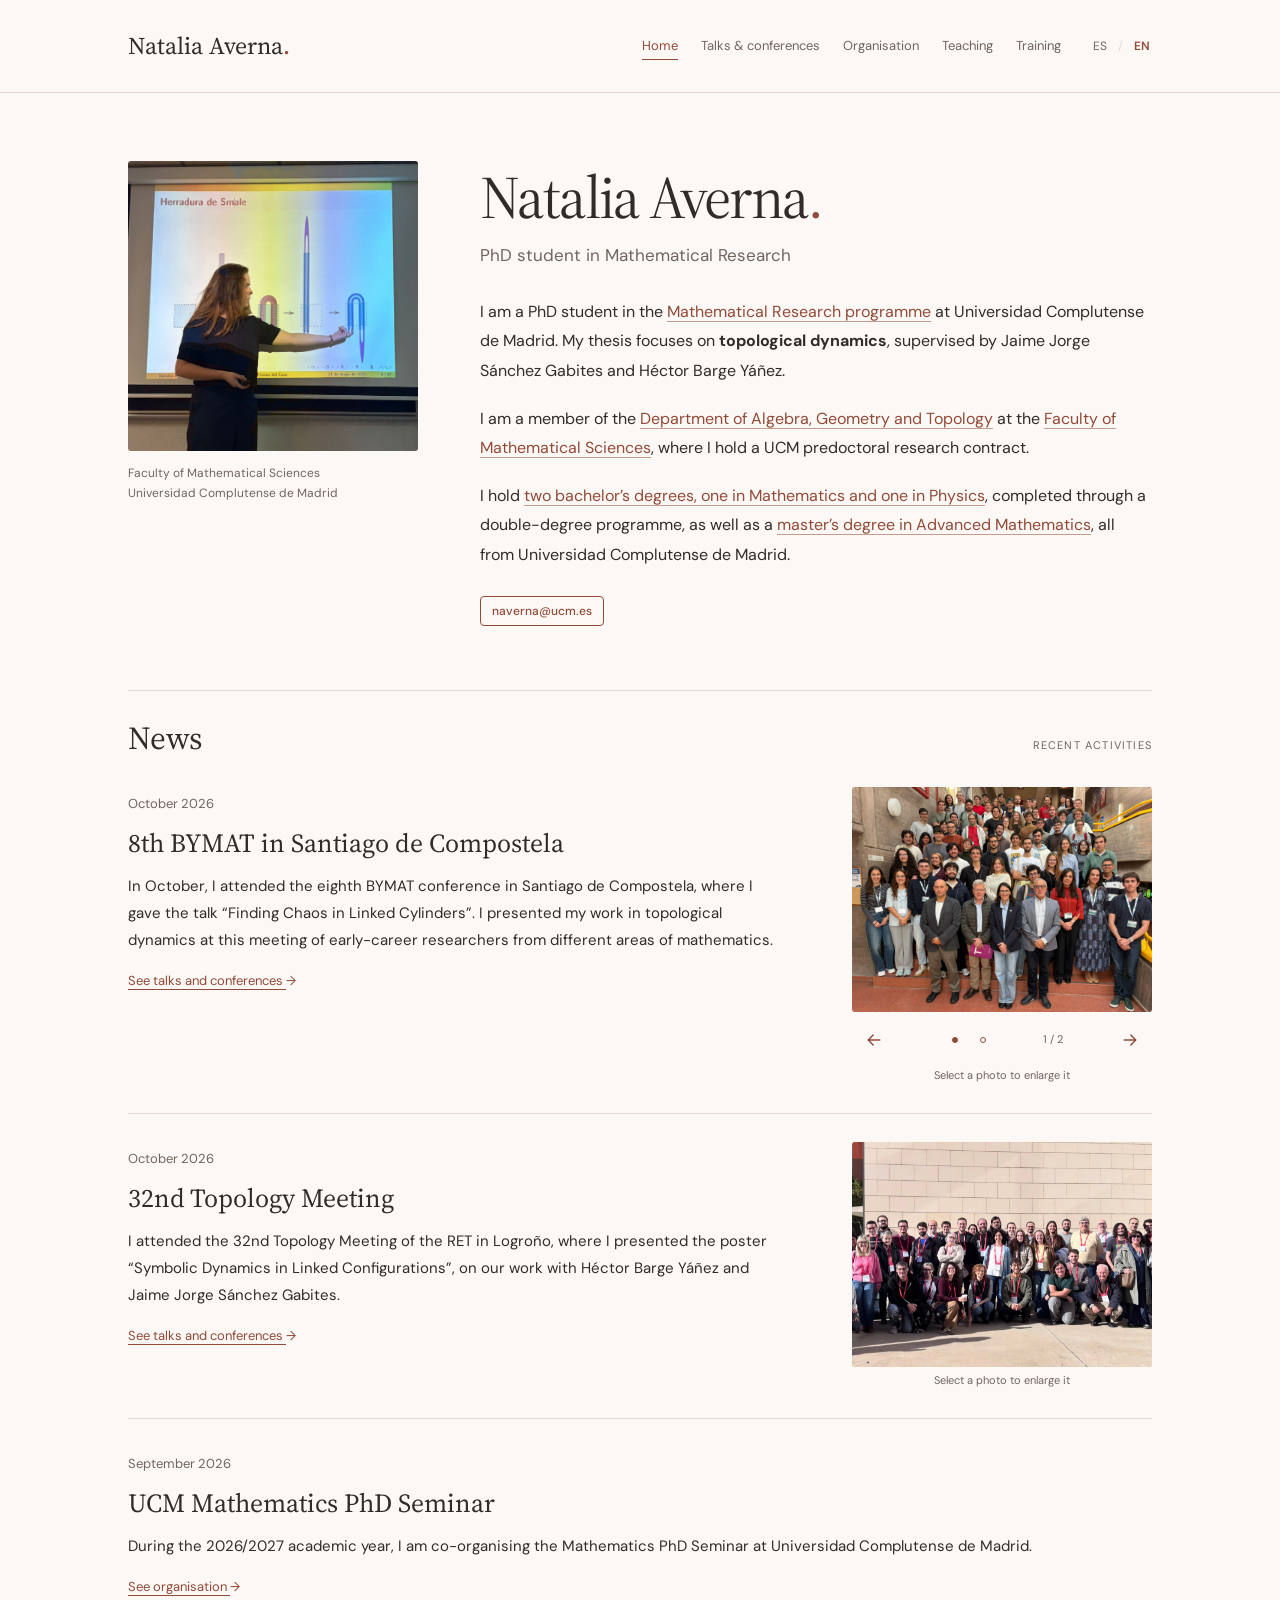
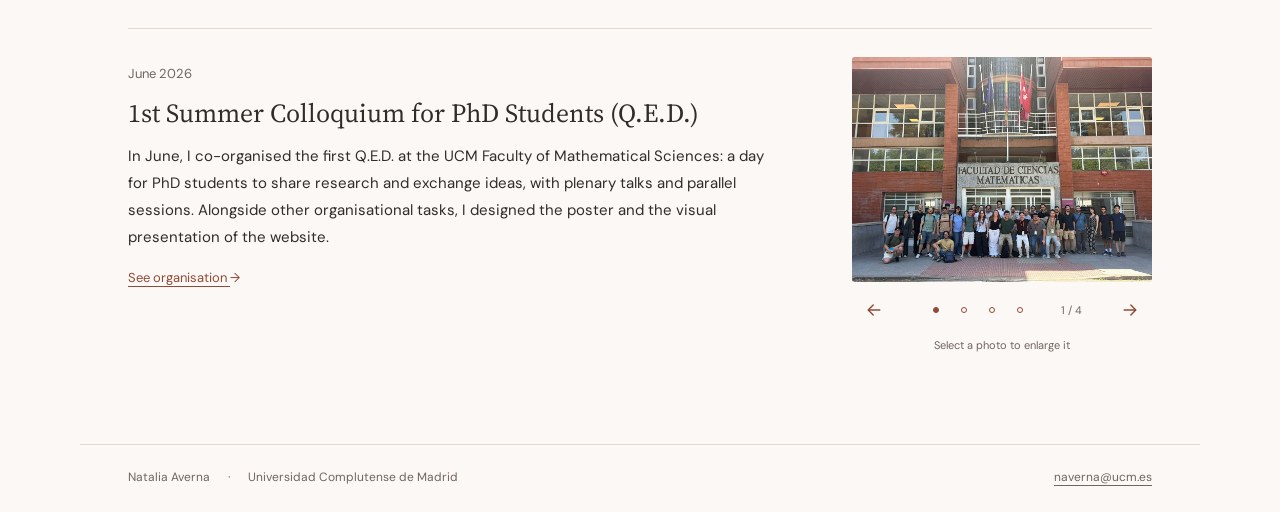
==== en/index.html @ aed483ee "Publicar web" ====
<!doctype html>
<html lang="en"><head><meta charset="utf-8"><meta name="viewport" content="width=device-width,initial-scale=1"><title>Natalia Averna · Topological dynamics</title><meta name="description" content="Natalia Averna, PhD student in Mathematical Research at Universidad Complutense de Madrid. Topological dynamics, teaching and academic activities."><meta name="theme-color" content="#fcf8f5"><link rel="canonical" href="https://nataliaaverna.github.io/en/"><link rel="alternate" hreflang="es" href="https://nataliaaverna.github.io/es/"><link rel="alternate" hreflang="en" href="https://nataliaaverna.github.io/en/"><link rel="alternate" hreflang="x-default" href="https://nataliaaverna.github.io/es/"><link rel="stylesheet" href="../assets/style.css"></head>
<body><a class="skip" href="#main">Skip to content</a><header class="site-header"><div class="wrap header-inner"><a class="brand" href="../en/index.html">Natalia Averna<span aria-hidden="true" style="color:var(--accent)">.</span></a><div class="header-links"><nav class="main-nav" aria-label="Main navigation"><a href="../en/index.html" aria-current="page">Home</a><a href="../en/talks-conferences/index.html">Talks & conferences</a><a href="../en/organisation/index.html">Organisation</a><a href="../en/teaching/index.html">Teaching</a><a href="../en/training/index.html">Training</a></nav><nav class="language" aria-label="Language"><a href="../es/index.html" lang="es" hreflang="es" aria-label="Español">ES</a><span aria-hidden="true">/</span><a href="../en/index.html" lang="en" hreflang="en" aria-label="English" aria-current="true">EN</a></nav></div></div></header>
<main class="wrap" id="main"><section class="hero" aria-labelledby="name">
      <figure class="portrait"><img src="../assets/natalia-averna.jpg" width="1345" height="1345" alt="Natalia Averna giving a talk on dynamics." fetchpriority="high"><figcaption>Faculty of Mathematical Sciences<br>Universidad Complutense de Madrid</figcaption></figure>
      <div class="hero-copy"><h1 id="name">Natalia Averna<span aria-hidden="true" style="color:var(--accent)">.</span></h1><p class="role">PhD student in Mathematical Research</p><div class="bio"><p>I am a PhD student in the <a href="https://www.ucm.es/doctorado/doctorado_inv_mat">Mathematical Research programme</a> at Universidad Complutense de Madrid. My thesis focuses on <strong>topological dynamics</strong>, supervised by Jaime Jorge Sánchez Gabites and Héctor Barge Yáñez.</p>
        <p>I am a member of the <a href="https://www.ucm.es/algebra_geometria_topologia">Department of Algebra, Geometry and Topology</a> at the <a href="https://matematicas.ucm.es/">Faculty of Mathematical Sciences</a>, where I hold a UCM predoctoral research contract.</p><p>I hold <a href="https://matematicas.ucm.es/dobles-grados" target="_blank" rel="noopener noreferrer">two bachelor’s degrees, one in Mathematics and one in Physics</a>, completed through a double-degree programme, as well as a <a href="https://matematicas.ucm.es/estudios/master-matematicasavanzadas" target="_blank" rel="noopener noreferrer">master’s degree in Advanced Mathematics</a>, all from Universidad Complutense de Madrid.</p></div><p class="contact"><a class="resource-button" href="mailto:naverna@ucm.es">naverna@ucm.es</a></p></div>
    </section>
    <section class="news" aria-labelledby="news-title"><div class="section-head"><h2 id="news-title">News</h2><span class="section-index">Recent activities</span></div><article class="news-story has-gallery"><div class="news-copy"><time class="date" datetime="2026-10">October 2026</time><h3>8th BYMAT in Santiago de Compostela</h3><p>In October, I attended the eighth BYMAT conference in Santiago de Compostela, where I gave the talk “Finding Chaos in Linked Cylinders”. I presented my work in topological dynamics at this meeting of early-career researchers from different areas of mathematics.</p><a class="text-link" href="../en/talks-conferences/index.html">See talks and conferences <span aria-hidden="true">→</span></a></div><div class="news-gallery" role="group" aria-label="8th BYMAT in Santiago de Compostela"><div class="gallery-frame"><a class="gallery-slide" href="../assets/news/bymat-grupo.jpeg" target="_blank" rel="noopener noreferrer" aria-label="Enlarge photo 1: Group photograph of participants at the 8th BYMAT."><img src="../assets/news/bymat-grupo.jpeg" width="1600" height="1200" alt="Group photograph of participants at the 8th BYMAT." loading="lazy" decoding="async"></a><a class="gallery-slide" href="../assets/news/bymat-santiago.jpeg" target="_blank" rel="noopener noreferrer" aria-label="Enlarge photo 2: BYMAT participants by the cathedral in Santiago de Compostela." hidden><img src="../assets/news/bymat-santiago.jpeg" width="1200" height="1600" alt="BYMAT participants by the cathedral in Santiago de Compostela." loading="lazy" decoding="async"></a></div><div class="gallery-controls" hidden><button type="button" class="gallery-arrow" data-photo-prev aria-label="Previous photo"><svg viewBox="0 0 24 24" width="20" height="20" aria-hidden="true" focusable="false"><path d="M19 12H5m6-6-6 6 6 6" fill="none" stroke="currentColor" stroke-width="1.7" stroke-linecap="round" stroke-linejoin="round"/></svg></button><div class="gallery-dots"><button type="button" class="gallery-dot" data-photo-index="0" aria-label="Show photo 1" aria-pressed="true"><span></span></button><button type="button" class="gallery-dot" data-photo-index="1" aria-label="Show photo 2" aria-pressed="false"><span></span></button></div><span class="gallery-count" aria-live="polite" aria-atomic="true">1 / 2</span><button type="button" class="gallery-arrow" data-photo-next aria-label="Next photo"><svg viewBox="0 0 24 24" width="20" height="20" aria-hidden="true" focusable="false"><path d="M19 12H5m6-6-6 6 6 6" fill="none" stroke="currentColor" stroke-width="1.7" stroke-linecap="round" stroke-linejoin="round"/></svg></button></div><p class="gallery-hint">Select a photo to enlarge it</p></div></article><article class="news-story has-gallery"><div class="news-copy"><time class="date" datetime="2026-10">October 2026</time><h3>32nd Topology Meeting</h3><p>I attended the 32nd Topology Meeting of the RET in Logroño, where I presented the poster “Symbolic Dynamics in Linked Configurations”, on our work with Héctor Barge Yáñez and Jaime Jorge Sánchez Gabites.</p><a class="text-link" href="../en/talks-conferences/index.html">See talks and conferences <span aria-hidden="true">→</span></a></div><div class="news-gallery gallery-fill" role="group" aria-label="32nd Topology Meeting"><div class="gallery-frame"><a class="gallery-slide" href="../assets/news/ret-grupo.jpg" target="_blank" rel="noopener noreferrer" aria-label="Enlarge photo 1: Group photograph from the 32nd Topology Meeting of the RET."><img src="../assets/news/ret-grupo.jpg" width="1015" height="1001" alt="Group photograph from the 32nd Topology Meeting of the RET." loading="lazy" decoding="async"></a></div><div class="gallery-controls" hidden><button type="button" class="gallery-arrow" data-photo-prev aria-label="Previous photo"><svg viewBox="0 0 24 24" width="20" height="20" aria-hidden="true" focusable="false"><path d="M19 12H5m6-6-6 6 6 6" fill="none" stroke="currentColor" stroke-width="1.7" stroke-linecap="round" stroke-linejoin="round"/></svg></button><div class="gallery-dots"><button type="button" class="gallery-dot" data-photo-index="0" aria-label="Show photo 1" aria-pressed="true"><span></span></button></div><span class="gallery-count" aria-live="polite" aria-atomic="true">1 / 1</span><button type="button" class="gallery-arrow" data-photo-next aria-label="Next photo"><svg viewBox="0 0 24 24" width="20" height="20" aria-hidden="true" focusable="false"><path d="M19 12H5m6-6-6 6 6 6" fill="none" stroke="currentColor" stroke-width="1.7" stroke-linecap="round" stroke-linejoin="round"/></svg></button></div><p class="gallery-hint">Select a photo to enlarge it</p></div></article><article class="news-story"><div class="news-copy"><time class="date" datetime="2026-09">September 2026</time><h3>UCM Mathematics PhD Seminar</h3><p>During the 2026/2027 academic year, I am co-organising the Mathematics PhD Seminar at Universidad Complutense de Madrid.</p><a class="text-link" href="../en/organisation/index.html">See organisation <span aria-hidden="true">→</span></a></div></article><article class="news-story has-gallery"><div class="news-copy"><time class="date" datetime="2026-06">June 2026</time><h3>1st Summer Colloquium for PhD Students (Q.E.D.)</h3><p>In June, I co-organised the first Q.E.D. at the UCM Faculty of Mathematical Sciences: a day for PhD students to share research and exchange ideas, with plenary talks and parallel sessions. Alongside other organisational tasks, I designed the poster and the visual presentation of the website.</p><a class="text-link" href="../en/organisation/index.html">See organisation <span aria-hidden="true">→</span></a></div><div class="news-gallery" role="group" aria-label="1st Summer Colloquium for PhD Students (Q.E.D.)"><div class="gallery-frame"><a class="gallery-slide" href="../assets/news/qed-grupo.jpg" target="_blank" rel="noopener noreferrer" aria-label="Enlarge photo 1: Group photograph from the first Q.E.D. outside the Faculty of Mathematical Sciences."><img src="../assets/news/qed-grupo.jpg" width="1169" height="877" alt="Group photograph from the first Q.E.D. outside the Faculty of Mathematical Sciences." loading="lazy" decoding="async"></a><a class="gallery-slide" href="../assets/news/qed-organizacion.jpg" target="_blank" rel="noopener noreferrer" aria-label="Enlarge photo 2: The organising team of the first Q.E.D." hidden><img src="../assets/news/qed-organizacion.jpg" width="658" height="877" alt="The organising team of the first Q.E.D." loading="lazy" decoding="async"></a><a class="gallery-slide" href="../assets/news/qed-charla-1.jpg" target="_blank" rel="noopener noreferrer" aria-label="Enlarge photo 3: A talk at the first Q.E.D., with the speaker working at the blackboard." hidden><img src="../assets/news/qed-charla-1.jpg" width="2048" height="1536" alt="A talk at the first Q.E.D., with the speaker working at the blackboard." loading="lazy" decoding="async"></a><a class="gallery-slide" href="../assets/news/qed-charla-2.jpg" target="_blank" rel="noopener noreferrer" aria-label="Enlarge photo 4: An exchange between the audience and a speaker during the first Q.E.D." hidden><img src="../assets/news/qed-charla-2.jpg" width="2048" height="1536" alt="An exchange between the audience and a speaker during the first Q.E.D." loading="lazy" decoding="async"></a></div><div class="gallery-controls" hidden><button type="button" class="gallery-arrow" data-photo-prev aria-label="Previous photo"><svg viewBox="0 0 24 24" width="20" height="20" aria-hidden="true" focusable="false"><path d="M19 12H5m6-6-6 6 6 6" fill="none" stroke="currentColor" stroke-width="1.7" stroke-linecap="round" stroke-linejoin="round"/></svg></button><div class="gallery-dots"><button type="button" class="gallery-dot" data-photo-index="0" aria-label="Show photo 1" aria-pressed="true"><span></span></button><button type="button" class="gallery-dot" data-photo-index="1" aria-label="Show photo 2" aria-pressed="false"><span></span></button><button type="button" class="gallery-dot" data-photo-index="2" aria-label="Show photo 3" aria-pressed="false"><span></span></button><button type="button" class="gallery-dot" data-photo-index="3" aria-label="Show photo 4" aria-pressed="false"><span></span></button></div><span class="gallery-count" aria-live="polite" aria-atomic="true">1 / 4</span><button type="button" class="gallery-arrow" data-photo-next aria-label="Next photo"><svg viewBox="0 0 24 24" width="20" height="20" aria-hidden="true" focusable="false"><path d="M19 12H5m6-6-6 6 6 6" fill="none" stroke="currentColor" stroke-width="1.7" stroke-linecap="round" stroke-linejoin="round"/></svg></button></div><p class="gallery-hint">Select a photo to enlarge it</p></div></article></section><dialog class="photo-dialog" aria-label="Enlarged photographs"><div class="photo-dialog-inner"><div class="photo-dialog-toolbar"><span class="photo-dialog-count" aria-live="polite" aria-atomic="true"></span><button type="button" class="photo-close" data-photo-close>Close image ×</button></div><div class="photo-dialog-stage"><img class="photo-dialog-image" alt=""></div><div class="photo-dialog-nav"><button type="button" class="gallery-arrow" data-photo-step="-1" aria-label="Previous photo"><svg viewBox="0 0 24 24" width="20" height="20" aria-hidden="true" focusable="false"><path d="M19 12H5m6-6-6 6 6 6" fill="none" stroke="currentColor" stroke-width="1.7" stroke-linecap="round" stroke-linejoin="round"/></svg></button><button type="button" class="gallery-arrow" data-photo-step="1" aria-label="Next photo"><svg viewBox="0 0 24 24" width="20" height="20" aria-hidden="true" focusable="false"><path d="M19 12H5m6-6-6 6 6 6" fill="none" stroke="currentColor" stroke-width="1.7" stroke-linecap="round" stroke-linejoin="round"/></svg></button></div></div></dialog></main>
<footer class="wrap site-footer"><span class="footer-identity"><span>Natalia Averna</span><span class="footer-dot" aria-hidden="true">·</span><span>Universidad Complutense de Madrid</span></span><a href="mailto:naverna@ucm.es">naverna@ucm.es</a></footer><script src="../assets/gallery.js" defer></script></body></html>
---- assets/style.css ----
@import url('https://fonts.googleapis.com/css2?family=DM+Sans:wght@400;500;600&family=Source+Serif+4:wght@400;500;600&display=swap');
:root{--paper:#fcf8f5;--ink:#302c2a;--accent:#924a38;--muted:#70655f;--line:#e4d8d1;--wash:#f0e2da;color-scheme:light;font-family:'DM Sans',Arial,sans-serif;color:var(--ink);background:var(--paper);font-synthesis:none}
*{box-sizing:border-box}body{margin:0;font-size:16px;line-height:1.75}a{color:var(--accent);text-decoration-thickness:1px;text-underline-offset:4px}a:hover{text-decoration-thickness:2px}a:focus-visible{outline:2px solid var(--accent);outline-offset:5px;border-radius:1px}h1,h2,h3{font-family:'Source Serif 4',Georgia,serif;font-weight:400;line-height:1.2}h1{font-size:clamp(42px,5vw,60px);letter-spacing:-1.6px;margin:0 0 8px}h2{font-size:32px;letter-spacing:-.6px;margin:0}h3{font-size:25px;margin:0 0 12px}p{margin:0 0 18px}::selection{background:var(--wash)}
.wrap{max-width:1120px;margin:auto;padding:0 48px}.site-header{border-bottom:1px solid var(--line)}.header-inner{display:flex;align-items:center;justify-content:space-between;gap:24px;min-height:92px}.brand{font-family:'Source Serif 4',Georgia,serif;font-size:24px;text-decoration:none;color:var(--ink);white-space:nowrap}.header-links{display:flex;align-items:center;gap:30px}.main-nav{display:flex;gap:23px;align-items:center}.main-nav a{font-size:13px;text-decoration:none;color:var(--muted);white-space:nowrap;padding:12px 0}.main-nav a[aria-current=page]{color:var(--accent);text-decoration:underline;text-underline-offset:9px}.language{display:flex;align-items:center;gap:9px;font-size:12px;white-space:nowrap}.language a{text-decoration:none;padding:8px 2px;color:var(--muted)}.language a[aria-current=true]{color:var(--accent);font-weight:600}.language span{color:var(--line)}
.skip{position:absolute;left:16px;top:-80px;background:var(--paper);padding:12px;z-index:3}.skip:focus{top:12px}.hero{display:grid;grid-template-columns:290px minmax(0,1fr);gap:62px;padding-top:68px;padding-bottom:64px;align-items:start}.portrait{margin:0}.portrait img{width:100%;height:auto;display:block;border-radius:3px}.portrait figcaption{font-size:12px;color:var(--muted);margin-top:12px;line-height:1.7}.eyebrow{color:var(--accent);font-size:11px;font-weight:500;letter-spacing:1.8px;text-transform:uppercase;margin-bottom:14px}.role{font-size:17px;color:var(--muted);margin-bottom:26px}.bio{font-size:16px;line-height:1.85}.contact{margin-top:26px;margin-bottom:0}.contact a{font-size:14px}.news{border-top:1px solid var(--line);padding-top:28px;padding-bottom:60px}.section-head{display:flex;align-items:baseline;justify-content:space-between;gap:20px;margin-bottom:30px}.section-index{font-size:11px;letter-spacing:1.2px;color:var(--muted);text-transform:uppercase}.news-entry{display:grid;grid-template-columns:130px minmax(0,1fr);gap:30px;max-width:850px}.date{color:var(--muted);font-size:13px;padding-top:6px}.news-entry h3{font-size:25px}.news-entry p{font-size:15px;max-width:620px}.text-link{font-size:13px}.news-photo{max-width:100%;height:auto;margin:10px 0 20px;border-radius:3px}.site-footer{border-top:1px solid var(--line);padding-top:22px;padding-bottom:24px;display:flex;justify-content:space-between;gap:20px;font-size:12px;color:var(--muted)}.site-footer a{color:var(--muted)}
.inner{max-width:800px;min-height:60vh;padding-top:64px;padding-bottom:70px}.inner h1{font-size:46px;margin-bottom:20px}.page-intro{color:var(--muted);max-width:620px;margin-bottom:42px}.entry{border-top:1px solid var(--line);padding:28px 0 15px}.entry .date{margin-bottom:12px}.entry p{max-width:650px}.empty{border-top:1px solid var(--line);padding-top:26px;color:var(--muted)}
@media(min-width:1300px){.hero{padding-top:80px;padding-bottom:74px}}
@media(max-width:1000px){.header-inner{align-items:flex-start;flex-direction:column;gap:5px;padding-top:20px;padding-bottom:15px}.header-links{justify-content:space-between;width:100%}.hero{grid-template-columns:250px minmax(0,1fr);gap:36px}.main-nav{gap:20px}}
@media(max-width:720px){.wrap{padding-left:24px;padding-right:24px}.header-links{align-items:flex-start;gap:16px}.main-nav{flex-wrap:wrap;gap:0 18px}.main-nav a{font-size:12px;padding:7px 0}.language{padding-top:0}.hero{display:flex;flex-direction:column;gap:28px;padding-top:36px;padding-bottom:40px}.portrait{max-width:310px;width:100%;align-self:center}.portrait figcaption{font-size:11px}.hero-copy{width:100%}h1{font-size:43px}.role{font-size:16px;margin-bottom:22px}.bio{font-size:15px}.eyebrow{font-size:10px}.news-entry{grid-template-columns:1fr;gap:10px}.news-entry h3{font-size:24px}.news{padding-bottom:40px}.section-head{margin-bottom:22px}.section-index{display:none}.site-footer{flex-direction:column;gap:6px}.inner{padding-top:40px;padding-bottom:45px}.inner h1{font-size:36px}.entry h2{font-size:26px}}
.resource-button{display:inline-flex;align-items:center;justify-content:center;min-height:30px;padding:5px 11px;border:1px solid var(--accent);border-radius:4px;background:transparent;color:var(--accent);font-size:12px;font-weight:500;line-height:1.5;text-decoration:none;transition:background-color .15s ease,color .15s ease;max-width:100%;overflow-wrap:anywhere}
.resource-button:hover{background:var(--accent);color:var(--paper);text-decoration:none}.contact a.resource-button{font-size:12px}.resource-links{display:flex;flex-wrap:wrap;gap:8px;margin-top:16px}.contribution-year{margin-top:38px}.contribution-year>h2,.training-group>h2{font-family:'DM Sans',Arial,sans-serif;font-size:17px;font-weight:500;color:var(--accent);margin:0 0 12px;letter-spacing:0}.contribution{padding:24px 0 28px;border-top:1px solid var(--line)}.contribution h3{font-size:26px;margin:0 0 9px}.contribution-meta{display:flex;flex-wrap:wrap;gap:8px 18px;font-size:12px;color:var(--muted);margin-bottom:12px}.contribution-kind{color:var(--accent);font-weight:500}.event-name{font-size:14px;color:var(--muted);margin-bottom:0}
@media(pointer:coarse){.resource-button{min-height:44px;padding:9px 12px}}
@media(prefers-reduced-motion:reduce){.resource-button{transition:none}}
.organisation-entry{padding-bottom:32px}.organisation-entry h2{font-size:29px;margin-bottom:20px}.organisation-entry .resource-links{margin-top:22px}
@media(max-width:720px){.organisation-entry h2{font-size:26px}}
.teaching-entry{padding-bottom:32px}.teaching-entry h2{font-size:29px;margin-bottom:14px}.teaching-details{font-size:14px;color:var(--muted)}.teaching-terms{list-style:none;padding:0;margin:24px 0}.teaching-term{display:grid;grid-template-columns:minmax(0,1fr) 90px 105px;gap:16px;padding:10px 0;font-size:14px}.teaching-hours{font-variant-numeric:tabular-nums}.teaching-status{color:var(--muted);font-size:12px;align-self:center}
@media(max-width:480px){.teaching-term{grid-template-columns:minmax(0,1fr) auto;gap:2px 12px}.teaching-status{grid-column:1 / -1}.teaching-entry h2{font-size:26px}}
.training-group{margin-top:42px}.training-entry{border-top:1px solid var(--line);padding:23px 0 26px}.training-entry .date{margin-bottom:9px;padding-top:0}.training-entry h3{font-size:23px;line-height:1.35;margin-bottom:10px}.training-institution{font-size:13px;color:var(--muted);margin-bottom:0}.training-entry .resource-links{margin-top:15px}
@media(max-width:720px){.training-entry h3{font-size:22px}}

.training-description{font-size:14px;line-height:1.75;max-width:650px;margin:12px 0 0}
.news-story{padding:28px 0;border-top:1px solid var(--line)}.news-story:first-of-type{border-top:0;padding-top:0}.news-story.has-gallery{display:grid;grid-template-columns:minmax(0,1fr) 300px;gap:36px;align-items:start}.news-copy{max-width:650px}.news-copy time{display:block;margin-bottom:12px}.news-copy h3{font-size:26px;margin-bottom:14px}.news-copy>p{font-size:15px;line-height:1.8;margin-bottom:0}.news-copy .text-link{display:inline-block;margin-top:16px}.news-gallery{min-width:0}.gallery-frame{aspect-ratio:4/3;background:var(--wash);border-radius:3px;overflow:hidden;touch-action:pan-y}.gallery-slide{display:block;width:100%;height:100%;cursor:zoom-in}.gallery-slide[hidden]{display:none}.gallery-slide img{display:block;width:100%;height:100%;object-fit:contain}.gallery-slide:focus-visible{outline-offset:-3px}.gallery-controls{display:flex;align-items:center;justify-content:space-between;gap:4px;margin-top:6px}.gallery-controls[hidden]{display:none}.gallery-arrow,.gallery-dot,.photo-close{font-family:inherit;color:var(--accent);background:transparent;border:0;cursor:pointer;min-width:44px;min-height:44px;padding:8px}.gallery-arrow{font-size:20px}.gallery-arrow:hover,.photo-close:hover{background:var(--wash)}.gallery-arrow:focus-visible,.gallery-dot:focus-visible,.photo-close:focus-visible{outline:2px solid var(--accent);outline-offset:1px}.gallery-dots{display:flex;align-items:center;justify-content:center}.gallery-dot{min-width:28px;padding:8px}.gallery-dot span{display:block;width:6px;height:6px;margin:auto;border:1px solid var(--accent);border-radius:50%}.gallery-dot[aria-pressed=true] span{background:var(--accent)}.gallery-count{font-size:11px;color:var(--muted);white-space:nowrap;font-variant-numeric:tabular-nums}.gallery-hint{font-size:11px;color:var(--muted);margin:4px 0 0;text-align:center}.photo-dialog{padding:0;border:0;border-radius:4px;max-width:calc(100vw - 32px);max-height:calc(100dvh - 32px);width:1000px;background:var(--paper);color:var(--ink)}.photo-dialog::backdrop{background:rgba(25,20,18,.82)}.photo-dialog-inner{padding:12px 16px}.photo-dialog-toolbar{display:flex;justify-content:space-between;align-items:center;gap:16px}.photo-dialog-count{font-size:13px;color:var(--muted);font-variant-numeric:tabular-nums}.photo-close{font-size:13px}.photo-dialog-stage{display:flex;align-items:center;justify-content:center;touch-action:pan-y}.photo-dialog-image{display:block;max-width:100%;max-height:calc(100dvh - 160px);width:auto;height:auto;object-fit:contain}.photo-dialog-nav{display:flex;justify-content:center;gap:24px;margin-top:4px}.photo-dialog-nav [hidden]{display:none}
@media(max-width:800px){.news-story.has-gallery{grid-template-columns:1fr;gap:22px}.news-gallery{width:100%;max-width:360px;justify-self:start}.news-copy h3{font-size:24px}}
@media(pointer:coarse){.gallery-dot{min-width:44px}}
@media(max-width:360px){.gallery-dot{min-width:36px}.gallery-controls{gap:0}.gallery-count{font-size:11px}}


.news-story:not(.has-gallery) .news-copy{max-width:none}
.inner.inner-wide{max-width:none}
.inner-wide .page-intro,.inner-wide .entry p,.inner-wide .training-description{max-width:none}


.training-entry{display:grid;grid-template-columns:minmax(0,1fr) 160px;column-gap:36px;align-items:start}
.training-entry>.date{grid-column:1 / -1}
.training-copy{min-width:0}
.training-entry>.resource-links{margin-top:0;width:100%}
.training-entry>.resource-links>.resource-button{width:100%;text-align:center}
@media(max-width:720px){.training-entry{grid-template-columns:minmax(0,1fr);row-gap:0}.training-entry>.resource-links{width:160px;max-width:100%;margin-top:16px}}


.title-dot{color:var(--accent)}
.footer-identity{display:flex;align-items:baseline;flex-wrap:wrap;column-gap:18px;row-gap:2px}
.footer-dot{color:var(--accent)}
.inner .page-intro{max-width:none;background:#f5eae4;border-left:2px solid #d8b3a4;border-radius:0 4px 4px 0;padding:22px 26px;color:var(--ink);font-size:15px;line-height:1.85}
.text-link{text-decoration-thickness:1px}
.text-link span{display:inline-block;transition:transform .18s ease}
.text-link:hover span,.text-link:focus-visible span{transform:translateX(4px)}
.bio a,.page-intro a,.organisation-entry p a{transition:text-decoration-color .18s ease;text-decoration-color:#c49b8c}
.bio a:hover,.page-intro a:hover,.organisation-entry p a:hover{text-decoration-color:var(--accent)}
@media(max-width:720px){.inner .page-intro{padding:18px 20px}.footer-identity{column-gap:14px}}
@media(prefers-reduced-motion:reduce){.text-link span,.resource-button,.bio a,.page-intro a,.organisation-entry p a{transition:none}.text-link:hover span,.text-link:focus-visible span{transform:none}}


.gallery-fill .gallery-slide img{object-fit:cover;object-position:center 60%}

.contribution-meta{align-items:center}
.contribution-kind{display:inline-block;padding:3px 10px;border-radius:4px;background:#f5eae4;min-width:62px;text-align:center;font-size:11px}
.contribution-year>h2{display:flex;align-items:center;gap:20px;margin-bottom:0}
.contribution-year>h2::after{content:"";height:1px;background:var(--line);flex:1}
.contribution-year>.contribution:first-of-type{border-top:0}

.teaching-heading h2{font-size:30px;margin-bottom:10px}
.teaching-heading .teaching-details{margin-bottom:0}
.teaching-year{margin-top:32px}
.teaching-year-head{display:flex;align-items:center;gap:20px}
.teaching-year-head h2{font-family:'DM Sans',Arial,sans-serif;font-size:17px;font-weight:500;color:var(--accent);margin:0;display:flex;align-items:center;gap:20px;flex:1}
.teaching-year-head h2::after{content:"";height:1px;background:var(--line);flex:1}
.teaching-year-head>.resource-button{flex:none}
.teaching-terms{margin:14px 0 0}
.teaching-term{grid-template-columns:minmax(0,1fr) 100px 130px;align-items:center;padding:18px 0;border-bottom:1px solid var(--line)}
.teaching-hours{color:var(--accent);font-size:13px}
.teaching-hours strong{font-size:24px;font-weight:500;line-height:1.2}
.teaching-status{justify-self:end;padding:4px 11px;border-radius:4px;background:#efece8;color:#625c56;font-size:11px;white-space:nowrap}
.status-current{background:#f0e2da;color:var(--accent)}
.status-current::before{content:"";display:inline-block;width:5px;height:5px;border-radius:50%;background:currentColor;margin-right:7px;vertical-align:middle}
.status-planned{background:#f2eeea;color:var(--muted)}
@media(max-width:600px){.teaching-year-head{flex-wrap:wrap;gap:12px}.teaching-year-head h2{flex-basis:100%}.teaching-term{grid-template-columns:minmax(0,1fr) auto;gap:8px 16px}.teaching-status{grid-column:1 / -1;justify-self:start}.teaching-heading h2{font-size:27px}}


.teaching-subject{margin-top:24px}
.teaching-subject+.teaching-subject{margin-top:32px}
.teaching-subject-head{display:flex;align-items:center;justify-content:space-between;gap:20px}
.teaching-subject-head h3{font-size:29px;margin:0}
.teaching-subject-head>.resource-button{flex-shrink:0}
.teaching-subject .teaching-details{margin:8px 0 0}
.teaching-term-detail{display:block;font-size:12px;color:var(--muted);margin-top:4px}
.teaching-materials{margin-top:10px}
.teaching-term-copy{min-width:0}
.kind-talk{background:#f0e2da;color:#924a38}
.kind-poster{background:#e7ede7;color:#49634f}
@media(max-width:600px){.teaching-subject-head{align-items:flex-start;flex-direction:column;gap:12px}.teaching-subject-head h3{font-size:26px}}

.gallery-arrow{appearance:none;-webkit-appearance:none;display:inline-flex;align-items:center;justify-content:center;flex:0 0 44px;width:44px;height:44px;padding:0;line-height:1}
.gallery-arrow svg{display:block;flex:none;width:20px;height:20px}
.gallery-arrow[data-photo-next] svg,.gallery-arrow[data-photo-step="1"] svg{transform:rotate(180deg)}
.gallery-arrow[hidden]{display:none}
@media(max-width:360px){.gallery-dot{min-width:28px;width:28px;padding:6px}.gallery-controls{gap:0}}
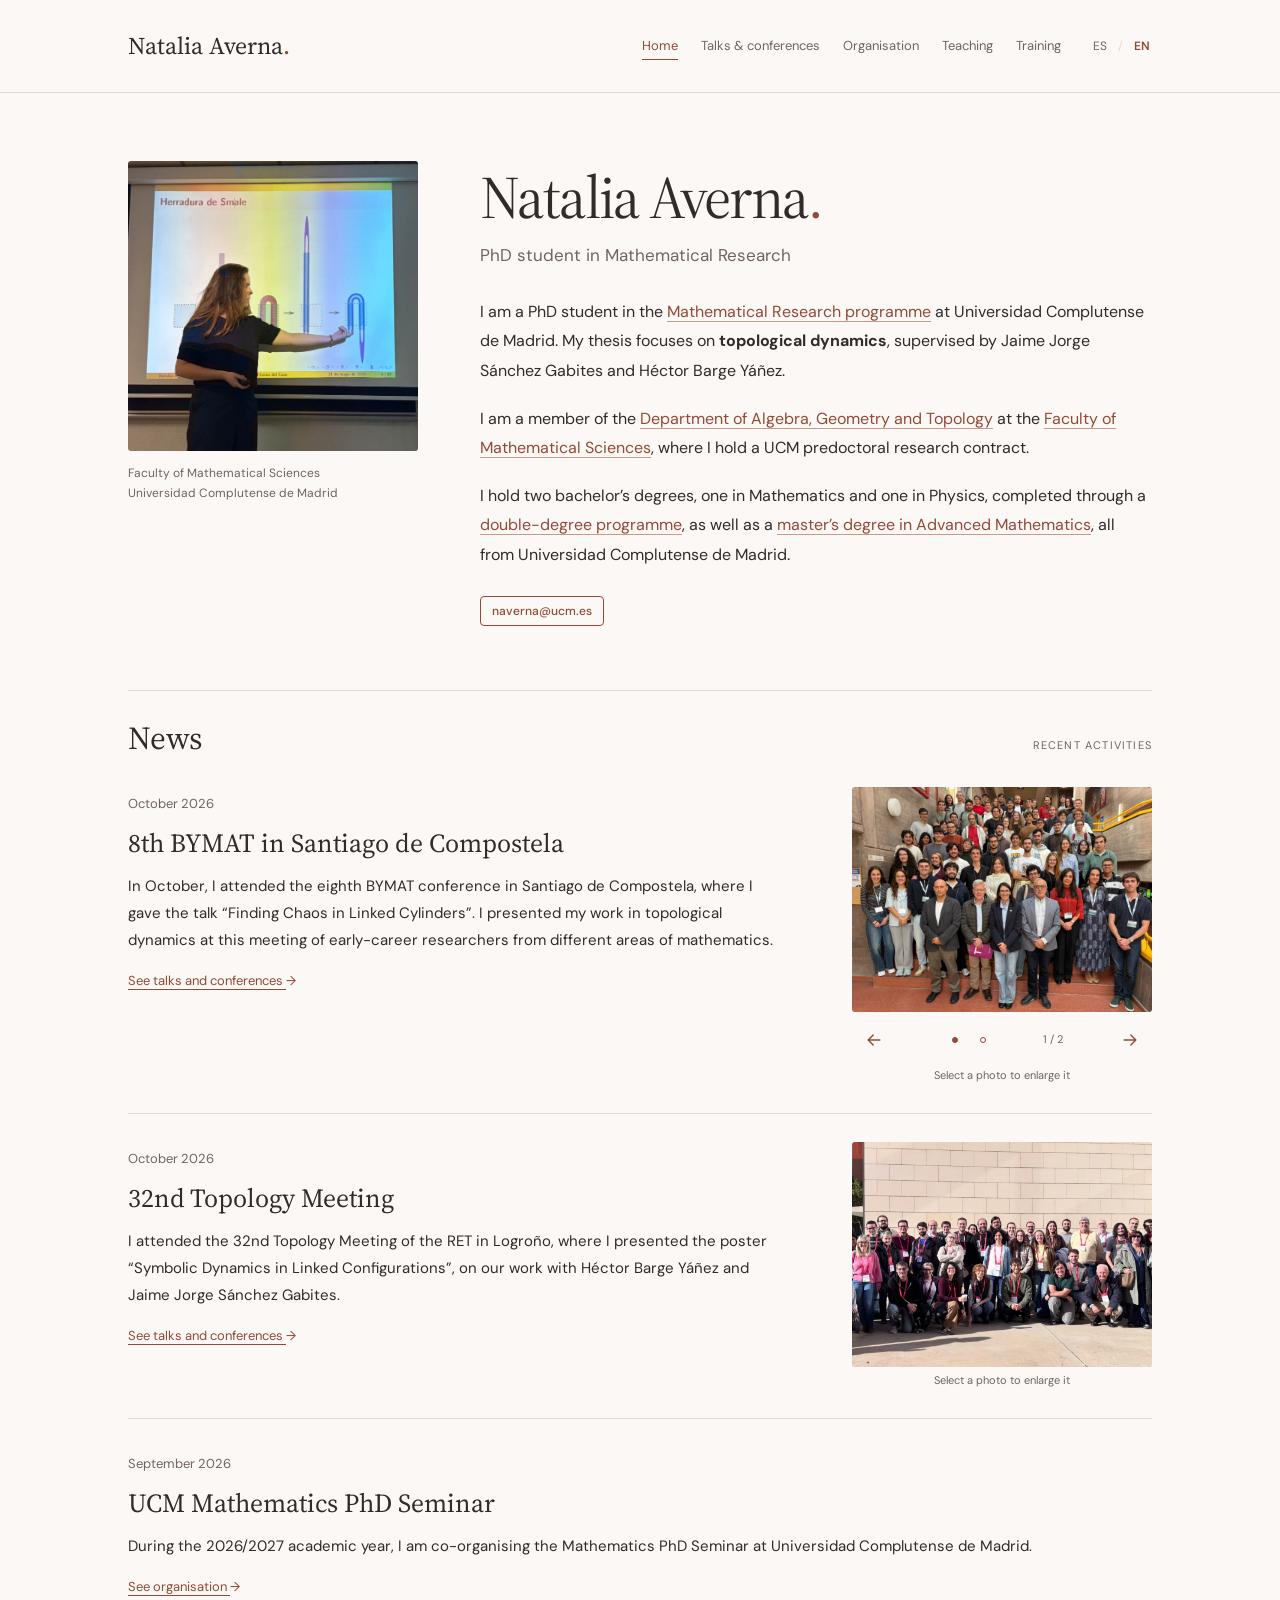
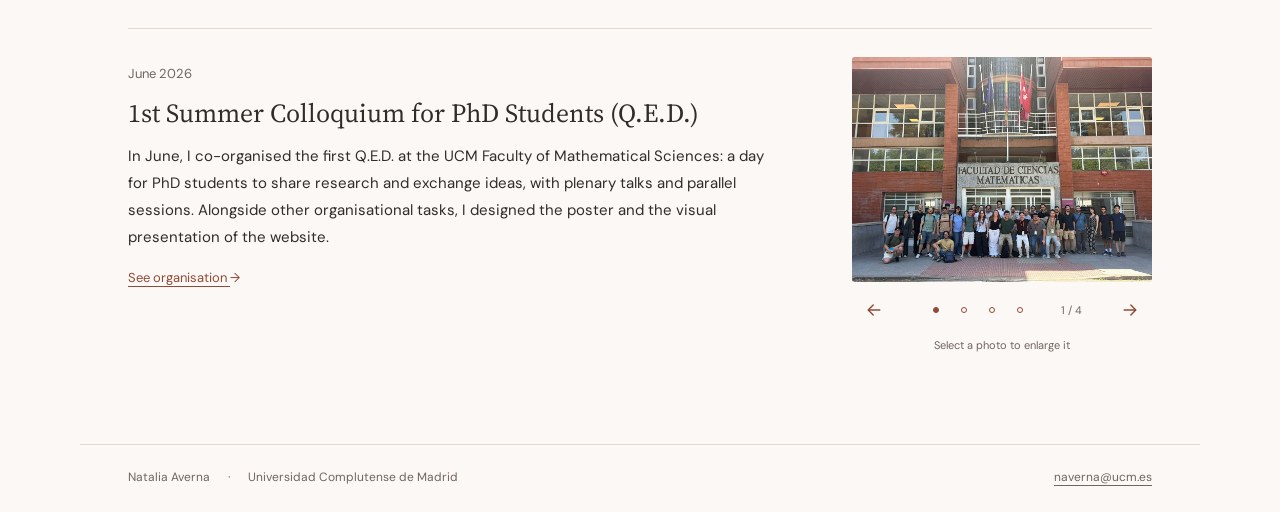
==== commit 70be8c08: "Update index.html" ====
--- a/en/index.html
+++ b/en/index.html
@@ -1,10 +1,19 @@
 <!doctype html>
-<html lang="en"><head><meta charset="utf-8"><meta name="viewport" content="width=device-width,initial-scale=1"><title>Natalia Averna · Topological dynamics</title><meta name="description" content="Natalia Averna, PhD student in Mathematical Research at Universidad Complutense de Madrid. Topological dynamics, teaching and academic activities."><meta name="theme-color" content="#fcf8f5"><link rel="canonical" href="https://nataliaaverna.github.io/en/"><link rel="alternate" hreflang="es" href="https://nataliaaverna.github.io/es/"><link rel="alternate" hreflang="en" href="https://nataliaaverna.github.io/en/"><link rel="alternate" hreflang="x-default" href="https://nataliaaverna.github.io/es/"><link rel="stylesheet" href="../assets/style.css"></head>
+<html lang="en"><head><meta charset="utf-8"><meta name="viewport" content="width=device-width,initial-scale=1"><title>Natalia Averna · Topological dynamics</title><meta name="description" content="Natalia Averna, PhD student in Mathematical Research at Universidad Complutense de Madrid. Topological dynamics, teaching and academic activities."><meta name="theme-color" content="#fcf8f5"><link rel="canonical" href="https://nataliaaverna.github.io/en/"><link rel="alternate" hreflang="es" href="https://nataliaaverna.github.io/es/"><link rel="alternate" hreflang="en" href="https://nataliaaverna.github.io/en/"><link rel="alternate" hreflang="x-default" href="https://nataliaaverna.github.io/es/"><link rel="stylesheet" href="../assets/style.css"><link rel="icon" type="image/png" sizes="96x96" href="/favicon.png"><script type="application/ld+json">
+{
+  "@context": "https://schema.org",
+  "@type": "Person",
+  "@id": "https://nataliaaverna.github.io/#person",
+  "name": "Natalia Averna",
+  "alternateName": "Natalia Averna García",
+  "url": "https://nataliaaverna.github.io/"
+}
+</script></head>
 <body><a class="skip" href="#main">Skip to content</a><header class="site-header"><div class="wrap header-inner"><a class="brand" href="../en/index.html">Natalia Averna<span aria-hidden="true" style="color:var(--accent)">.</span></a><div class="header-links"><nav class="main-nav" aria-label="Main navigation"><a href="../en/index.html" aria-current="page">Home</a><a href="../en/talks-conferences/index.html">Talks & conferences</a><a href="../en/organisation/index.html">Organisation</a><a href="../en/teaching/index.html">Teaching</a><a href="../en/training/index.html">Training</a></nav><nav class="language" aria-label="Language"><a href="../es/index.html" lang="es" hreflang="es" aria-label="Español">ES</a><span aria-hidden="true">/</span><a href="../en/index.html" lang="en" hreflang="en" aria-label="English" aria-current="true">EN</a></nav></div></div></header>
 <main class="wrap" id="main"><section class="hero" aria-labelledby="name">
       <figure class="portrait"><img src="../assets/natalia-averna.jpg" width="1345" height="1345" alt="Natalia Averna giving a talk on dynamics." fetchpriority="high"><figcaption>Faculty of Mathematical Sciences<br>Universidad Complutense de Madrid</figcaption></figure>
       <div class="hero-copy"><h1 id="name">Natalia Averna<span aria-hidden="true" style="color:var(--accent)">.</span></h1><p class="role">PhD student in Mathematical Research</p><div class="bio"><p>I am a PhD student in the <a href="https://www.ucm.es/doctorado/doctorado_inv_mat">Mathematical Research programme</a> at Universidad Complutense de Madrid. My thesis focuses on <strong>topological dynamics</strong>, supervised by Jaime Jorge Sánchez Gabites and Héctor Barge Yáñez.</p>
-        <p>I am a member of the <a href="https://www.ucm.es/algebra_geometria_topologia">Department of Algebra, Geometry and Topology</a> at the <a href="https://matematicas.ucm.es/">Faculty of Mathematical Sciences</a>, where I hold a UCM predoctoral research contract.</p><p>I hold <a href="https://matematicas.ucm.es/dobles-grados" target="_blank" rel="noopener noreferrer">two bachelor’s degrees, one in Mathematics and one in Physics</a>, completed through a double-degree programme, as well as a <a href="https://matematicas.ucm.es/estudios/master-matematicasavanzadas" target="_blank" rel="noopener noreferrer">master’s degree in Advanced Mathematics</a>, all from Universidad Complutense de Madrid.</p></div><p class="contact"><a class="resource-button" href="mailto:naverna@ucm.es">naverna@ucm.es</a></p></div>
+        <p>I am a member of the <a href="https://www.ucm.es/algebra_geometria_topologia">Department of Algebra, Geometry and Topology</a> at the <a href="https://matematicas.ucm.es/">Faculty of Mathematical Sciences</a>, where I hold a UCM predoctoral research contract.</p><p>I hold two bachelor’s degrees, one in Mathematics and one in Physics, completed through a <a href="https://edoctorado.ucm.es/estudios/2026-27/grado-matematicasyfisica2019ext-plan" target="_blank" rel="noopener noreferrer">double-degree programme</a>, as well as a <a href="https://matematicas.ucm.es/estudios/master-matematicasavanzadas" target="_blank" rel="noopener noreferrer">master’s degree in Advanced Mathematics</a>, all from Universidad Complutense de Madrid.</p></div><p class="contact"><a class="resource-button" href="mailto:naverna@ucm.es">naverna@ucm.es</a></p></div>
     </section>
     <section class="news" aria-labelledby="news-title"><div class="section-head"><h2 id="news-title">News</h2><span class="section-index">Recent activities</span></div><article class="news-story has-gallery"><div class="news-copy"><time class="date" datetime="2026-10">October 2026</time><h3>8th BYMAT in Santiago de Compostela</h3><p>In October, I attended the eighth BYMAT conference in Santiago de Compostela, where I gave the talk “Finding Chaos in Linked Cylinders”. I presented my work in topological dynamics at this meeting of early-career researchers from different areas of mathematics.</p><a class="text-link" href="../en/talks-conferences/index.html">See talks and conferences <span aria-hidden="true">→</span></a></div><div class="news-gallery" role="group" aria-label="8th BYMAT in Santiago de Compostela"><div class="gallery-frame"><a class="gallery-slide" href="../assets/news/bymat-grupo.jpeg" target="_blank" rel="noopener noreferrer" aria-label="Enlarge photo 1: Group photograph of participants at the 8th BYMAT."><img src="../assets/news/bymat-grupo.jpeg" width="1600" height="1200" alt="Group photograph of participants at the 8th BYMAT." loading="lazy" decoding="async"></a><a class="gallery-slide" href="../assets/news/bymat-santiago.jpeg" target="_blank" rel="noopener noreferrer" aria-label="Enlarge photo 2: BYMAT participants by the cathedral in Santiago de Compostela." hidden><img src="../assets/news/bymat-santiago.jpeg" width="1200" height="1600" alt="BYMAT participants by the cathedral in Santiago de Compostela." loading="lazy" decoding="async"></a></div><div class="gallery-controls" hidden><button type="button" class="gallery-arrow" data-photo-prev aria-label="Previous photo"><svg viewBox="0 0 24 24" width="20" height="20" aria-hidden="true" focusable="false"><path d="M19 12H5m6-6-6 6 6 6" fill="none" stroke="currentColor" stroke-width="1.7" stroke-linecap="round" stroke-linejoin="round"/></svg></button><div class="gallery-dots"><button type="button" class="gallery-dot" data-photo-index="0" aria-label="Show photo 1" aria-pressed="true"><span></span></button><button type="button" class="gallery-dot" data-photo-index="1" aria-label="Show photo 2" aria-pressed="false"><span></span></button></div><span class="gallery-count" aria-live="polite" aria-atomic="true">1 / 2</span><button type="button" class="gallery-arrow" data-photo-next aria-label="Next photo"><svg viewBox="0 0 24 24" width="20" height="20" aria-hidden="true" focusable="false"><path d="M19 12H5m6-6-6 6 6 6" fill="none" stroke="currentColor" stroke-width="1.7" stroke-linecap="round" stroke-linejoin="round"/></svg></button></div><p class="gallery-hint">Select a photo to enlarge it</p></div></article><article class="news-story has-gallery"><div class="news-copy"><time class="date" datetime="2026-10">October 2026</time><h3>32nd Topology Meeting</h3><p>I attended the 32nd Topology Meeting of the RET in Logroño, where I presented the poster “Symbolic Dynamics in Linked Configurations”, on our work with Héctor Barge Yáñez and Jaime Jorge Sánchez Gabites.</p><a class="text-link" href="../en/talks-conferences/index.html">See talks and conferences <span aria-hidden="true">→</span></a></div><div class="news-gallery gallery-fill" role="group" aria-label="32nd Topology Meeting"><div class="gallery-frame"><a class="gallery-slide" href="../assets/news/ret-grupo.jpg" target="_blank" rel="noopener noreferrer" aria-label="Enlarge photo 1: Group photograph from the 32nd Topology Meeting of the RET."><img src="../assets/news/ret-grupo.jpg" width="1015" height="1001" alt="Group photograph from the 32nd Topology Meeting of the RET." loading="lazy" decoding="async"></a></div><div class="gallery-controls" hidden><button type="button" class="gallery-arrow" data-photo-prev aria-label="Previous photo"><svg viewBox="0 0 24 24" width="20" height="20" aria-hidden="true" focusable="false"><path d="M19 12H5m6-6-6 6 6 6" fill="none" stroke="currentColor" stroke-width="1.7" stroke-linecap="round" stroke-linejoin="round"/></svg></button><div class="gallery-dots"><button type="button" class="gallery-dot" data-photo-index="0" aria-label="Show photo 1" aria-pressed="true"><span></span></button></div><span class="gallery-count" aria-live="polite" aria-atomic="true">1 / 1</span><button type="button" class="gallery-arrow" data-photo-next aria-label="Next photo"><svg viewBox="0 0 24 24" width="20" height="20" aria-hidden="true" focusable="false"><path d="M19 12H5m6-6-6 6 6 6" fill="none" stroke="currentColor" stroke-width="1.7" stroke-linecap="round" stroke-linejoin="round"/></svg></button></div><p class="gallery-hint">Select a photo to enlarge it</p></div></article><article class="news-story"><div class="news-copy"><time class="date" datetime="2026-09">September 2026</time><h3>UCM Mathematics PhD Seminar</h3><p>During the 2026/2027 academic year, I am co-organising the Mathematics PhD Seminar at Universidad Complutense de Madrid.</p><a class="text-link" href="../en/organisation/index.html">See organisation <span aria-hidden="true">→</span></a></div></article><article class="news-story has-gallery"><div class="news-copy"><time class="date" datetime="2026-06">June 2026</time><h3>1st Summer Colloquium for PhD Students (Q.E.D.)</h3><p>In June, I co-organised the first Q.E.D. at the UCM Faculty of Mathematical Sciences: a day for PhD students to share research and exchange ideas, with plenary talks and parallel sessions. Alongside other organisational tasks, I designed the poster and the visual presentation of the website.</p><a class="text-link" href="../en/organisation/index.html">See organisation <span aria-hidden="true">→</span></a></div><div class="news-gallery" role="group" aria-label="1st Summer Colloquium for PhD Students (Q.E.D.)"><div class="gallery-frame"><a class="gallery-slide" href="../assets/news/qed-grupo.jpg" target="_blank" rel="noopener noreferrer" aria-label="Enlarge photo 1: Group photograph from the first Q.E.D. outside the Faculty of Mathematical Sciences."><img src="../assets/news/qed-grupo.jpg" width="1169" height="877" alt="Group photograph from the first Q.E.D. outside the Faculty of Mathematical Sciences." loading="lazy" decoding="async"></a><a class="gallery-slide" href="../assets/news/qed-organizacion.jpg" target="_blank" rel="noopener noreferrer" aria-label="Enlarge photo 2: The organising team of the first Q.E.D." hidden><img src="../assets/news/qed-organizacion.jpg" width="658" height="877" alt="The organising team of the first Q.E.D." loading="lazy" decoding="async"></a><a class="gallery-slide" href="../assets/news/qed-charla-1.jpg" target="_blank" rel="noopener noreferrer" aria-label="Enlarge photo 3: A talk at the first Q.E.D., with the speaker working at the blackboard." hidden><img src="../assets/news/qed-charla-1.jpg" width="2048" height="1536" alt="A talk at the first Q.E.D., with the speaker working at the blackboard." loading="lazy" decoding="async"></a><a class="gallery-slide" href="../assets/news/qed-charla-2.jpg" target="_blank" rel="noopener noreferrer" aria-label="Enlarge photo 4: An exchange between the audience and a speaker during the first Q.E.D." hidden><img src="../assets/news/qed-charla-2.jpg" width="2048" height="1536" alt="An exchange between the audience and a speaker during the first Q.E.D." loading="lazy" decoding="async"></a></div><div class="gallery-controls" hidden><button type="button" class="gallery-arrow" data-photo-prev aria-label="Previous photo"><svg viewBox="0 0 24 24" width="20" height="20" aria-hidden="true" focusable="false"><path d="M19 12H5m6-6-6 6 6 6" fill="none" stroke="currentColor" stroke-width="1.7" stroke-linecap="round" stroke-linejoin="round"/></svg></button><div class="gallery-dots"><button type="button" class="gallery-dot" data-photo-index="0" aria-label="Show photo 1" aria-pressed="true"><span></span></button><button type="button" class="gallery-dot" data-photo-index="1" aria-label="Show photo 2" aria-pressed="false"><span></span></button><button type="button" class="gallery-dot" data-photo-index="2" aria-label="Show photo 3" aria-pressed="false"><span></span></button><button type="button" class="gallery-dot" data-photo-index="3" aria-label="Show photo 4" aria-pressed="false"><span></span></button></div><span class="gallery-count" aria-live="polite" aria-atomic="true">1 / 4</span><button type="button" class="gallery-arrow" data-photo-next aria-label="Next photo"><svg viewBox="0 0 24 24" width="20" height="20" aria-hidden="true" focusable="false"><path d="M19 12H5m6-6-6 6 6 6" fill="none" stroke="currentColor" stroke-width="1.7" stroke-linecap="round" stroke-linejoin="round"/></svg></button></div><p class="gallery-hint">Select a photo to enlarge it</p></div></article></section><dialog class="photo-dialog" aria-label="Enlarged photographs"><div class="photo-dialog-inner"><div class="photo-dialog-toolbar"><span class="photo-dialog-count" aria-live="polite" aria-atomic="true"></span><button type="button" class="photo-close" data-photo-close>Close image ×</button></div><div class="photo-dialog-stage"><img class="photo-dialog-image" alt=""></div><div class="photo-dialog-nav"><button type="button" class="gallery-arrow" data-photo-step="-1" aria-label="Previous photo"><svg viewBox="0 0 24 24" width="20" height="20" aria-hidden="true" focusable="false"><path d="M19 12H5m6-6-6 6 6 6" fill="none" stroke="currentColor" stroke-width="1.7" stroke-linecap="round" stroke-linejoin="round"/></svg></button><button type="button" class="gallery-arrow" data-photo-step="1" aria-label="Next photo"><svg viewBox="0 0 24 24" width="20" height="20" aria-hidden="true" focusable="false"><path d="M19 12H5m6-6-6 6 6 6" fill="none" stroke="currentColor" stroke-width="1.7" stroke-linecap="round" stroke-linejoin="round"/></svg></button></div></div></dialog></main>
-<footer class="wrap site-footer"><span class="footer-identity"><span>Natalia Averna</span><span class="footer-dot" aria-hidden="true">·</span><span>Universidad Complutense de Madrid</span></span><a href="mailto:naverna@ucm.es">naverna@ucm.es</a></footer><script src="../assets/gallery.js" defer></script></body></html>+<footer class="wrap site-footer"><span class="footer-identity"><span>Natalia Averna</span><span class="footer-dot" aria-hidden="true">·</span><span>Universidad Complutense de Madrid</span></span><a href="mailto:naverna@ucm.es">naverna@ucm.es</a></footer><script src="../assets/gallery.js" defer></script></body></html>
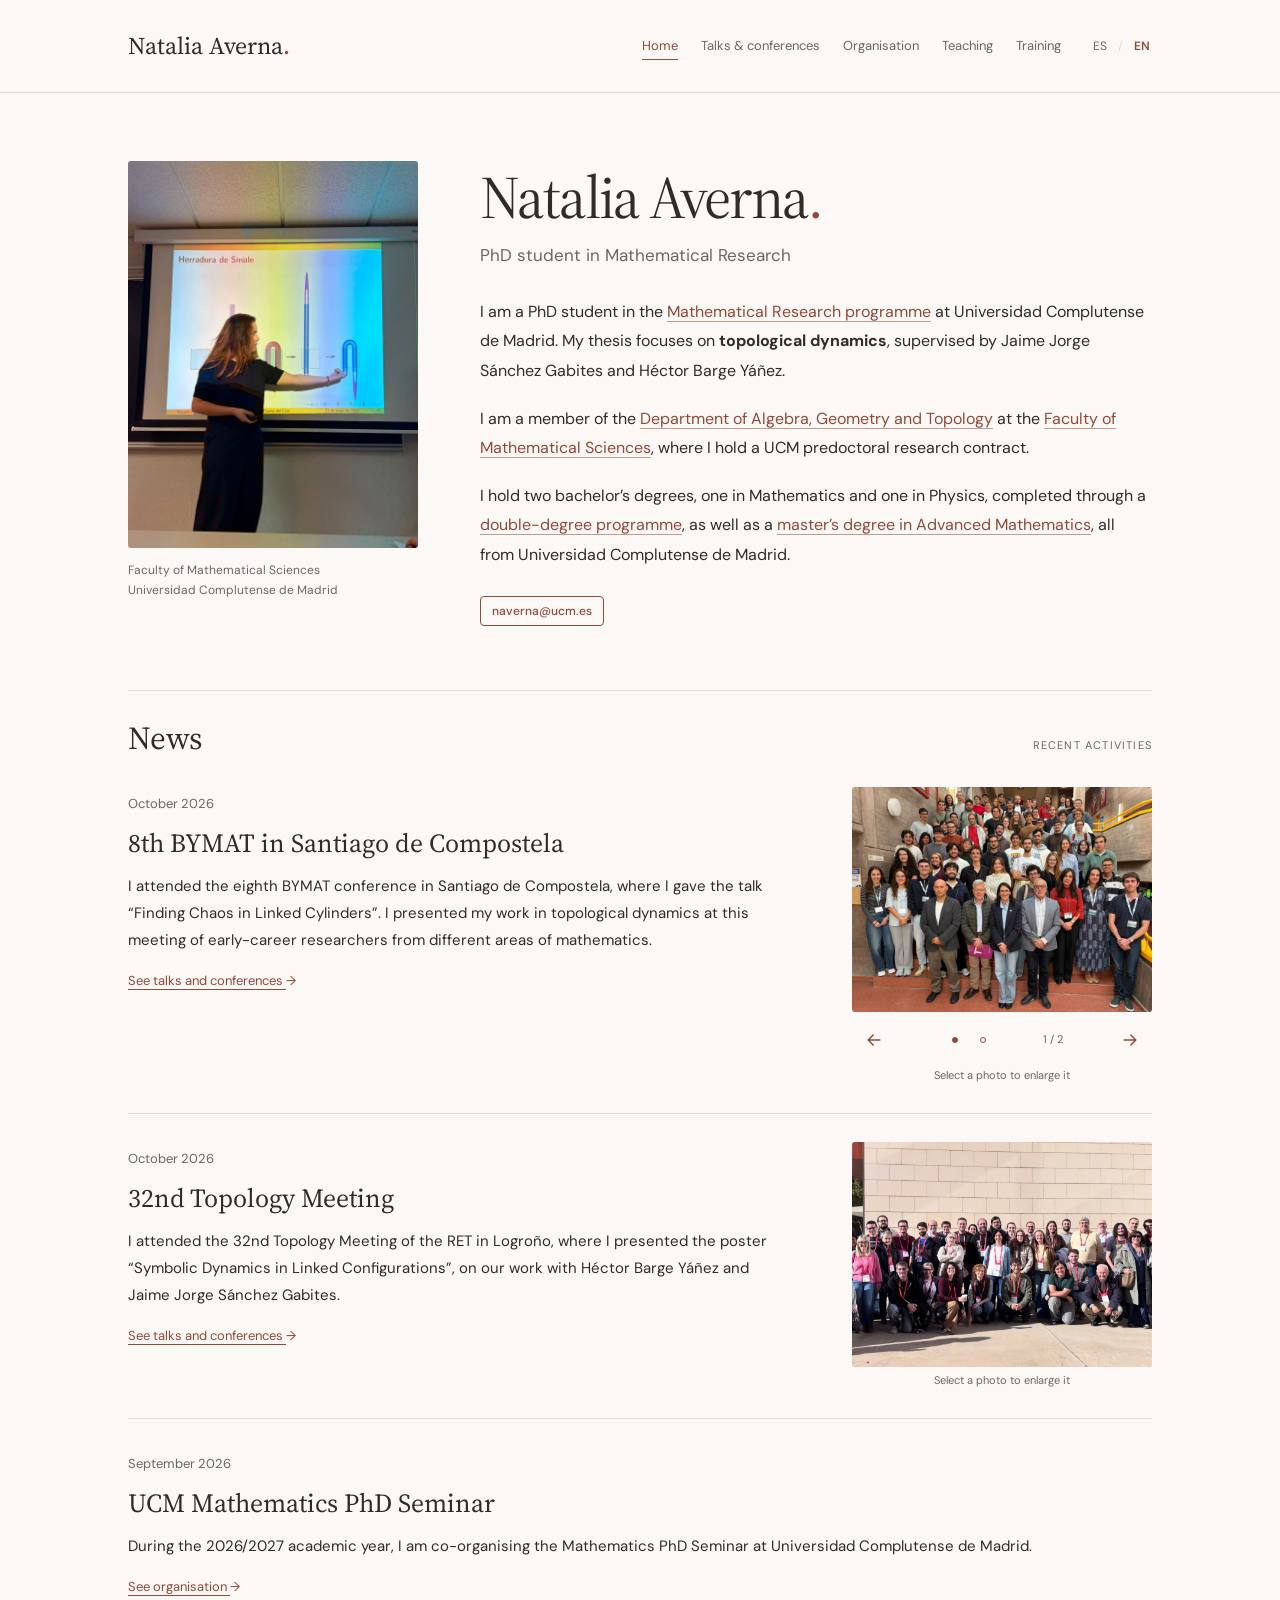
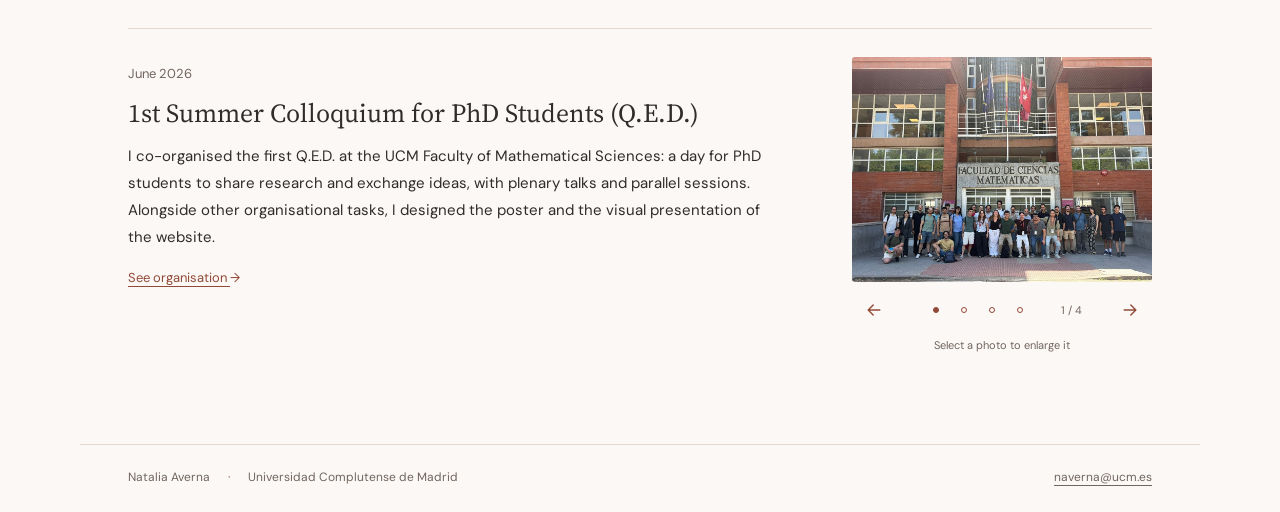
==== commit e7acb068: "Add files via upload" ====
--- a/en/index.html
+++ b/en/index.html
@@ -1,5 +1,5 @@
 <!doctype html>
-<html lang="en"><head><meta charset="utf-8"><meta name="viewport" content="width=device-width,initial-scale=1"><title>Natalia Averna · Topological dynamics</title><meta name="description" content="Natalia Averna, PhD student in Mathematical Research at Universidad Complutense de Madrid. Topological dynamics, teaching and academic activities."><meta name="theme-color" content="#fcf8f5"><link rel="canonical" href="https://nataliaaverna.github.io/en/"><link rel="alternate" hreflang="es" href="https://nataliaaverna.github.io/es/"><link rel="alternate" hreflang="en" href="https://nataliaaverna.github.io/en/"><link rel="alternate" hreflang="x-default" href="https://nataliaaverna.github.io/es/"><link rel="stylesheet" href="../assets/style.css"><link rel="icon" type="image/png" sizes="96x96" href="/favicon.png"><script type="application/ld+json">
+<html lang="en"><head><meta charset="utf-8"><meta name="viewport" content="width=device-width,initial-scale=1"><title>Natalia Averna · Personal website</title><meta name="description" content="Natalia Averna, PhD student in Mathematical Research at Universidad Complutense de Madrid. Topological dynamics, teaching and academic activities."><meta name="theme-color" content="#fcf8f5"><link rel="canonical" href="https://nataliaaverna.github.io/en/"><link rel="alternate" hreflang="es" href="https://nataliaaverna.github.io/es/"><link rel="alternate" hreflang="en" href="https://nataliaaverna.github.io/en/"><link rel="alternate" hreflang="x-default" href="https://nataliaaverna.github.io/es/"><link rel="stylesheet" href="../assets/style.css"><link rel="icon" type="image/png" href="/favicon.png"><script type="application/ld+json">
 {
   "@context": "https://schema.org",
   "@type": "Person",
@@ -11,9 +11,9 @@
 </script></head>
 <body><a class="skip" href="#main">Skip to content</a><header class="site-header"><div class="wrap header-inner"><a class="brand" href="../en/index.html">Natalia Averna<span aria-hidden="true" style="color:var(--accent)">.</span></a><div class="header-links"><nav class="main-nav" aria-label="Main navigation"><a href="../en/index.html" aria-current="page">Home</a><a href="../en/talks-conferences/index.html">Talks & conferences</a><a href="../en/organisation/index.html">Organisation</a><a href="../en/teaching/index.html">Teaching</a><a href="../en/training/index.html">Training</a></nav><nav class="language" aria-label="Language"><a href="../es/index.html" lang="es" hreflang="es" aria-label="Español">ES</a><span aria-hidden="true">/</span><a href="../en/index.html" lang="en" hreflang="en" aria-label="English" aria-current="true">EN</a></nav></div></div></header>
 <main class="wrap" id="main"><section class="hero" aria-labelledby="name">
-      <figure class="portrait"><img src="../assets/natalia-averna.jpg" width="1345" height="1345" alt="Natalia Averna giving a talk on dynamics." fetchpriority="high"><figcaption>Faculty of Mathematical Sciences<br>Universidad Complutense de Madrid</figcaption></figure>
+      <figure class="portrait"><img src="../assets/natalia-averna.jpg" width="1200" height="1600" alt="Natalia Averna giving a talk on dynamics." fetchpriority="high"><figcaption>Faculty of Mathematical Sciences<br>Universidad Complutense de Madrid</figcaption></figure>
       <div class="hero-copy"><h1 id="name">Natalia Averna<span aria-hidden="true" style="color:var(--accent)">.</span></h1><p class="role">PhD student in Mathematical Research</p><div class="bio"><p>I am a PhD student in the <a href="https://www.ucm.es/doctorado/doctorado_inv_mat">Mathematical Research programme</a> at Universidad Complutense de Madrid. My thesis focuses on <strong>topological dynamics</strong>, supervised by Jaime Jorge Sánchez Gabites and Héctor Barge Yáñez.</p>
         <p>I am a member of the <a href="https://www.ucm.es/algebra_geometria_topologia">Department of Algebra, Geometry and Topology</a> at the <a href="https://matematicas.ucm.es/">Faculty of Mathematical Sciences</a>, where I hold a UCM predoctoral research contract.</p><p>I hold two bachelor’s degrees, one in Mathematics and one in Physics, completed through a <a href="https://edoctorado.ucm.es/estudios/2026-27/grado-matematicasyfisica2019ext-plan" target="_blank" rel="noopener noreferrer">double-degree programme</a>, as well as a <a href="https://matematicas.ucm.es/estudios/master-matematicasavanzadas" target="_blank" rel="noopener noreferrer">master’s degree in Advanced Mathematics</a>, all from Universidad Complutense de Madrid.</p></div><p class="contact"><a class="resource-button" href="mailto:naverna@ucm.es">naverna@ucm.es</a></p></div>
     </section>
-    <section class="news" aria-labelledby="news-title"><div class="section-head"><h2 id="news-title">News</h2><span class="section-index">Recent activities</span></div><article class="news-story has-gallery"><div class="news-copy"><time class="date" datetime="2026-10">October 2026</time><h3>8th BYMAT in Santiago de Compostela</h3><p>In October, I attended the eighth BYMAT conference in Santiago de Compostela, where I gave the talk “Finding Chaos in Linked Cylinders”. I presented my work in topological dynamics at this meeting of early-career researchers from different areas of mathematics.</p><a class="text-link" href="../en/talks-conferences/index.html">See talks and conferences <span aria-hidden="true">→</span></a></div><div class="news-gallery" role="group" aria-label="8th BYMAT in Santiago de Compostela"><div class="gallery-frame"><a class="gallery-slide" href="../assets/news/bymat-grupo.jpeg" target="_blank" rel="noopener noreferrer" aria-label="Enlarge photo 1: Group photograph of participants at the 8th BYMAT."><img src="../assets/news/bymat-grupo.jpeg" width="1600" height="1200" alt="Group photograph of participants at the 8th BYMAT." loading="lazy" decoding="async"></a><a class="gallery-slide" href="../assets/news/bymat-santiago.jpeg" target="_blank" rel="noopener noreferrer" aria-label="Enlarge photo 2: BYMAT participants by the cathedral in Santiago de Compostela." hidden><img src="../assets/news/bymat-santiago.jpeg" width="1200" height="1600" alt="BYMAT participants by the cathedral in Santiago de Compostela." loading="lazy" decoding="async"></a></div><div class="gallery-controls" hidden><button type="button" class="gallery-arrow" data-photo-prev aria-label="Previous photo"><svg viewBox="0 0 24 24" width="20" height="20" aria-hidden="true" focusable="false"><path d="M19 12H5m6-6-6 6 6 6" fill="none" stroke="currentColor" stroke-width="1.7" stroke-linecap="round" stroke-linejoin="round"/></svg></button><div class="gallery-dots"><button type="button" class="gallery-dot" data-photo-index="0" aria-label="Show photo 1" aria-pressed="true"><span></span></button><button type="button" class="gallery-dot" data-photo-index="1" aria-label="Show photo 2" aria-pressed="false"><span></span></button></div><span class="gallery-count" aria-live="polite" aria-atomic="true">1 / 2</span><button type="button" class="gallery-arrow" data-photo-next aria-label="Next photo"><svg viewBox="0 0 24 24" width="20" height="20" aria-hidden="true" focusable="false"><path d="M19 12H5m6-6-6 6 6 6" fill="none" stroke="currentColor" stroke-width="1.7" stroke-linecap="round" stroke-linejoin="round"/></svg></button></div><p class="gallery-hint">Select a photo to enlarge it</p></div></article><article class="news-story has-gallery"><div class="news-copy"><time class="date" datetime="2026-10">October 2026</time><h3>32nd Topology Meeting</h3><p>I attended the 32nd Topology Meeting of the RET in Logroño, where I presented the poster “Symbolic Dynamics in Linked Configurations”, on our work with Héctor Barge Yáñez and Jaime Jorge Sánchez Gabites.</p><a class="text-link" href="../en/talks-conferences/index.html">See talks and conferences <span aria-hidden="true">→</span></a></div><div class="news-gallery gallery-fill" role="group" aria-label="32nd Topology Meeting"><div class="gallery-frame"><a class="gallery-slide" href="../assets/news/ret-grupo.jpg" target="_blank" rel="noopener noreferrer" aria-label="Enlarge photo 1: Group photograph from the 32nd Topology Meeting of the RET."><img src="../assets/news/ret-grupo.jpg" width="1015" height="1001" alt="Group photograph from the 32nd Topology Meeting of the RET." loading="lazy" decoding="async"></a></div><div class="gallery-controls" hidden><button type="button" class="gallery-arrow" data-photo-prev aria-label="Previous photo"><svg viewBox="0 0 24 24" width="20" height="20" aria-hidden="true" focusable="false"><path d="M19 12H5m6-6-6 6 6 6" fill="none" stroke="currentColor" stroke-width="1.7" stroke-linecap="round" stroke-linejoin="round"/></svg></button><div class="gallery-dots"><button type="button" class="gallery-dot" data-photo-index="0" aria-label="Show photo 1" aria-pressed="true"><span></span></button></div><span class="gallery-count" aria-live="polite" aria-atomic="true">1 / 1</span><button type="button" class="gallery-arrow" data-photo-next aria-label="Next photo"><svg viewBox="0 0 24 24" width="20" height="20" aria-hidden="true" focusable="false"><path d="M19 12H5m6-6-6 6 6 6" fill="none" stroke="currentColor" stroke-width="1.7" stroke-linecap="round" stroke-linejoin="round"/></svg></button></div><p class="gallery-hint">Select a photo to enlarge it</p></div></article><article class="news-story"><div class="news-copy"><time class="date" datetime="2026-09">September 2026</time><h3>UCM Mathematics PhD Seminar</h3><p>During the 2026/2027 academic year, I am co-organising the Mathematics PhD Seminar at Universidad Complutense de Madrid.</p><a class="text-link" href="../en/organisation/index.html">See organisation <span aria-hidden="true">→</span></a></div></article><article class="news-story has-gallery"><div class="news-copy"><time class="date" datetime="2026-06">June 2026</time><h3>1st Summer Colloquium for PhD Students (Q.E.D.)</h3><p>In June, I co-organised the first Q.E.D. at the UCM Faculty of Mathematical Sciences: a day for PhD students to share research and exchange ideas, with plenary talks and parallel sessions. Alongside other organisational tasks, I designed the poster and the visual presentation of the website.</p><a class="text-link" href="../en/organisation/index.html">See organisation <span aria-hidden="true">→</span></a></div><div class="news-gallery" role="group" aria-label="1st Summer Colloquium for PhD Students (Q.E.D.)"><div class="gallery-frame"><a class="gallery-slide" href="../assets/news/qed-grupo.jpg" target="_blank" rel="noopener noreferrer" aria-label="Enlarge photo 1: Group photograph from the first Q.E.D. outside the Faculty of Mathematical Sciences."><img src="../assets/news/qed-grupo.jpg" width="1169" height="877" alt="Group photograph from the first Q.E.D. outside the Faculty of Mathematical Sciences." loading="lazy" decoding="async"></a><a class="gallery-slide" href="../assets/news/qed-organizacion.jpg" target="_blank" rel="noopener noreferrer" aria-label="Enlarge photo 2: The organising team of the first Q.E.D." hidden><img src="../assets/news/qed-organizacion.jpg" width="658" height="877" alt="The organising team of the first Q.E.D." loading="lazy" decoding="async"></a><a class="gallery-slide" href="../assets/news/qed-charla-1.jpg" target="_blank" rel="noopener noreferrer" aria-label="Enlarge photo 3: A talk at the first Q.E.D., with the speaker working at the blackboard." hidden><img src="../assets/news/qed-charla-1.jpg" width="2048" height="1536" alt="A talk at the first Q.E.D., with the speaker working at the blackboard." loading="lazy" decoding="async"></a><a class="gallery-slide" href="../assets/news/qed-charla-2.jpg" target="_blank" rel="noopener noreferrer" aria-label="Enlarge photo 4: An exchange between the audience and a speaker during the first Q.E.D." hidden><img src="../assets/news/qed-charla-2.jpg" width="2048" height="1536" alt="An exchange between the audience and a speaker during the first Q.E.D." loading="lazy" decoding="async"></a></div><div class="gallery-controls" hidden><button type="button" class="gallery-arrow" data-photo-prev aria-label="Previous photo"><svg viewBox="0 0 24 24" width="20" height="20" aria-hidden="true" focusable="false"><path d="M19 12H5m6-6-6 6 6 6" fill="none" stroke="currentColor" stroke-width="1.7" stroke-linecap="round" stroke-linejoin="round"/></svg></button><div class="gallery-dots"><button type="button" class="gallery-dot" data-photo-index="0" aria-label="Show photo 1" aria-pressed="true"><span></span></button><button type="button" class="gallery-dot" data-photo-index="1" aria-label="Show photo 2" aria-pressed="false"><span></span></button><button type="button" class="gallery-dot" data-photo-index="2" aria-label="Show photo 3" aria-pressed="false"><span></span></button><button type="button" class="gallery-dot" data-photo-index="3" aria-label="Show photo 4" aria-pressed="false"><span></span></button></div><span class="gallery-count" aria-live="polite" aria-atomic="true">1 / 4</span><button type="button" class="gallery-arrow" data-photo-next aria-label="Next photo"><svg viewBox="0 0 24 24" width="20" height="20" aria-hidden="true" focusable="false"><path d="M19 12H5m6-6-6 6 6 6" fill="none" stroke="currentColor" stroke-width="1.7" stroke-linecap="round" stroke-linejoin="round"/></svg></button></div><p class="gallery-hint">Select a photo to enlarge it</p></div></article></section><dialog class="photo-dialog" aria-label="Enlarged photographs"><div class="photo-dialog-inner"><div class="photo-dialog-toolbar"><span class="photo-dialog-count" aria-live="polite" aria-atomic="true"></span><button type="button" class="photo-close" data-photo-close>Close image ×</button></div><div class="photo-dialog-stage"><img class="photo-dialog-image" alt=""></div><div class="photo-dialog-nav"><button type="button" class="gallery-arrow" data-photo-step="-1" aria-label="Previous photo"><svg viewBox="0 0 24 24" width="20" height="20" aria-hidden="true" focusable="false"><path d="M19 12H5m6-6-6 6 6 6" fill="none" stroke="currentColor" stroke-width="1.7" stroke-linecap="round" stroke-linejoin="round"/></svg></button><button type="button" class="gallery-arrow" data-photo-step="1" aria-label="Next photo"><svg viewBox="0 0 24 24" width="20" height="20" aria-hidden="true" focusable="false"><path d="M19 12H5m6-6-6 6 6 6" fill="none" stroke="currentColor" stroke-width="1.7" stroke-linecap="round" stroke-linejoin="round"/></svg></button></div></div></dialog></main>
+    <section class="news" aria-labelledby="news-title"><div class="section-head"><h2 id="news-title">News</h2><span class="section-index">Recent activities</span></div><article class="news-story has-gallery"><div class="news-copy"><time class="date" datetime="2026-10">October 2026</time><h3>8th BYMAT in Santiago de Compostela</h3><p>I attended the eighth BYMAT conference in Santiago de Compostela, where I gave the talk “Finding Chaos in Linked Cylinders”. I presented my work in topological dynamics at this meeting of early-career researchers from different areas of mathematics.</p><a class="text-link" href="../en/talks-conferences/index.html">See talks and conferences <span aria-hidden="true">→</span></a></div><div class="news-gallery" role="group" aria-label="8th BYMAT in Santiago de Compostela"><div class="gallery-frame"><a class="gallery-slide" href="../assets/news/bymat-grupo.jpeg" target="_blank" rel="noopener noreferrer" aria-label="Enlarge photo 1: Group photograph of participants at the 8th BYMAT."><img src="../assets/news/bymat-grupo.jpeg" width="1600" height="1200" alt="Group photograph of participants at the 8th BYMAT." loading="lazy" decoding="async"></a><a class="gallery-slide" href="../assets/news/bymat-santiago.jpeg" target="_blank" rel="noopener noreferrer" aria-label="Enlarge photo 2: BYMAT participants by the cathedral in Santiago de Compostela." hidden><img src="../assets/news/bymat-santiago.jpeg" width="1200" height="1600" alt="BYMAT participants by the cathedral in Santiago de Compostela." loading="lazy" decoding="async"></a></div><div class="gallery-controls" hidden><button type="button" class="gallery-arrow" data-photo-prev aria-label="Previous photo"><svg viewBox="0 0 24 24" width="20" height="20" aria-hidden="true" focusable="false"><path d="M19 12H5m6-6-6 6 6 6" fill="none" stroke="currentColor" stroke-width="1.7" stroke-linecap="round" stroke-linejoin="round"/></svg></button><div class="gallery-dots"><button type="button" class="gallery-dot" data-photo-index="0" aria-label="Show photo 1" aria-pressed="true"><span></span></button><button type="button" class="gallery-dot" data-photo-index="1" aria-label="Show photo 2" aria-pressed="false"><span></span></button></div><span class="gallery-count" aria-live="polite" aria-atomic="true">1 / 2</span><button type="button" class="gallery-arrow" data-photo-next aria-label="Next photo"><svg viewBox="0 0 24 24" width="20" height="20" aria-hidden="true" focusable="false"><path d="M19 12H5m6-6-6 6 6 6" fill="none" stroke="currentColor" stroke-width="1.7" stroke-linecap="round" stroke-linejoin="round"/></svg></button></div><p class="gallery-hint">Select a photo to enlarge it</p></div></article><article class="news-story has-gallery"><div class="news-copy"><time class="date" datetime="2026-10">October 2026</time><h3>32nd Topology Meeting</h3><p>I attended the 32nd Topology Meeting of the RET in Logroño, where I presented the poster “Symbolic Dynamics in Linked Configurations”, on our work with Héctor Barge Yáñez and Jaime Jorge Sánchez Gabites.</p><a class="text-link" href="../en/talks-conferences/index.html">See talks and conferences <span aria-hidden="true">→</span></a></div><div class="news-gallery gallery-fill" role="group" aria-label="32nd Topology Meeting"><div class="gallery-frame"><a class="gallery-slide" href="../assets/news/ret-grupo.jpg" target="_blank" rel="noopener noreferrer" aria-label="Enlarge photo 1: Group photograph from the 32nd Topology Meeting of the RET."><img src="../assets/news/ret-grupo.jpg" width="1015" height="1001" alt="Group photograph from the 32nd Topology Meeting of the RET." loading="lazy" decoding="async"></a></div><div class="gallery-controls" hidden><button type="button" class="gallery-arrow" data-photo-prev aria-label="Previous photo"><svg viewBox="0 0 24 24" width="20" height="20" aria-hidden="true" focusable="false"><path d="M19 12H5m6-6-6 6 6 6" fill="none" stroke="currentColor" stroke-width="1.7" stroke-linecap="round" stroke-linejoin="round"/></svg></button><div class="gallery-dots"><button type="button" class="gallery-dot" data-photo-index="0" aria-label="Show photo 1" aria-pressed="true"><span></span></button></div><span class="gallery-count" aria-live="polite" aria-atomic="true">1 / 1</span><button type="button" class="gallery-arrow" data-photo-next aria-label="Next photo"><svg viewBox="0 0 24 24" width="20" height="20" aria-hidden="true" focusable="false"><path d="M19 12H5m6-6-6 6 6 6" fill="none" stroke="currentColor" stroke-width="1.7" stroke-linecap="round" stroke-linejoin="round"/></svg></button></div><p class="gallery-hint">Select a photo to enlarge it</p></div></article><article class="news-story"><div class="news-copy"><time class="date" datetime="2026-09">September 2026</time><h3>UCM Mathematics PhD Seminar</h3><p>During the 2026/2027 academic year, I am co-organising the Mathematics PhD Seminar at Universidad Complutense de Madrid.</p><a class="text-link" href="../en/organisation/index.html">See organisation <span aria-hidden="true">→</span></a></div></article><article class="news-story has-gallery"><div class="news-copy"><time class="date" datetime="2026-06">June 2026</time><h3>1st Summer Colloquium for PhD Students (Q.E.D.)</h3><p>I co-organised the first Q.E.D. at the UCM Faculty of Mathematical Sciences: a day for PhD students to share research and exchange ideas, with plenary talks and parallel sessions. Alongside other organisational tasks, I designed the poster and the visual presentation of the website.</p><a class="text-link" href="../en/organisation/index.html">See organisation <span aria-hidden="true">→</span></a></div><div class="news-gallery" role="group" aria-label="1st Summer Colloquium for PhD Students (Q.E.D.)"><div class="gallery-frame"><a class="gallery-slide" href="../assets/news/qed-grupo.jpg" target="_blank" rel="noopener noreferrer" aria-label="Enlarge photo 1: Group photograph from the first Q.E.D. outside the Faculty of Mathematical Sciences."><img src="../assets/news/qed-grupo.jpg" width="1169" height="877" alt="Group photograph from the first Q.E.D. outside the Faculty of Mathematical Sciences." loading="lazy" decoding="async"></a><a class="gallery-slide" href="../assets/news/qed-organizacion.jpg" target="_blank" rel="noopener noreferrer" aria-label="Enlarge photo 2: The organising team of the first Q.E.D." hidden><img src="../assets/news/qed-organizacion.jpg" width="658" height="877" alt="The organising team of the first Q.E.D." loading="lazy" decoding="async"></a><a class="gallery-slide" href="../assets/news/qed-charla-1.jpg" target="_blank" rel="noopener noreferrer" aria-label="Enlarge photo 3: A talk at the first Q.E.D., with the speaker working at the blackboard." hidden><img src="../assets/news/qed-charla-1.jpg" width="2048" height="1536" alt="A talk at the first Q.E.D., with the speaker working at the blackboard." loading="lazy" decoding="async"></a><a class="gallery-slide" href="../assets/news/qed-charla-2.jpg" target="_blank" rel="noopener noreferrer" aria-label="Enlarge photo 4: An exchange between the audience and a speaker during the first Q.E.D." hidden><img src="../assets/news/qed-charla-2.jpg" width="2048" height="1536" alt="An exchange between the audience and a speaker during the first Q.E.D." loading="lazy" decoding="async"></a></div><div class="gallery-controls" hidden><button type="button" class="gallery-arrow" data-photo-prev aria-label="Previous photo"><svg viewBox="0 0 24 24" width="20" height="20" aria-hidden="true" focusable="false"><path d="M19 12H5m6-6-6 6 6 6" fill="none" stroke="currentColor" stroke-width="1.7" stroke-linecap="round" stroke-linejoin="round"/></svg></button><div class="gallery-dots"><button type="button" class="gallery-dot" data-photo-index="0" aria-label="Show photo 1" aria-pressed="true"><span></span></button><button type="button" class="gallery-dot" data-photo-index="1" aria-label="Show photo 2" aria-pressed="false"><span></span></button><button type="button" class="gallery-dot" data-photo-index="2" aria-label="Show photo 3" aria-pressed="false"><span></span></button><button type="button" class="gallery-dot" data-photo-index="3" aria-label="Show photo 4" aria-pressed="false"><span></span></button></div><span class="gallery-count" aria-live="polite" aria-atomic="true">1 / 4</span><button type="button" class="gallery-arrow" data-photo-next aria-label="Next photo"><svg viewBox="0 0 24 24" width="20" height="20" aria-hidden="true" focusable="false"><path d="M19 12H5m6-6-6 6 6 6" fill="none" stroke="currentColor" stroke-width="1.7" stroke-linecap="round" stroke-linejoin="round"/></svg></button></div><p class="gallery-hint">Select a photo to enlarge it</p></div></article></section><dialog class="photo-dialog" aria-label="Enlarged photographs"><div class="photo-dialog-inner"><div class="photo-dialog-toolbar"><span class="photo-dialog-count" aria-live="polite" aria-atomic="true"></span><button type="button" class="photo-close" data-photo-close>Close image ×</button></div><div class="photo-dialog-stage"><img class="photo-dialog-image" alt=""></div><div class="photo-dialog-nav"><button type="button" class="gallery-arrow" data-photo-step="-1" aria-label="Previous photo"><svg viewBox="0 0 24 24" width="20" height="20" aria-hidden="true" focusable="false"><path d="M19 12H5m6-6-6 6 6 6" fill="none" stroke="currentColor" stroke-width="1.7" stroke-linecap="round" stroke-linejoin="round"/></svg></button><button type="button" class="gallery-arrow" data-photo-step="1" aria-label="Next photo"><svg viewBox="0 0 24 24" width="20" height="20" aria-hidden="true" focusable="false"><path d="M19 12H5m6-6-6 6 6 6" fill="none" stroke="currentColor" stroke-width="1.7" stroke-linecap="round" stroke-linejoin="round"/></svg></button></div></div></dialog></main>
 <footer class="wrap site-footer"><span class="footer-identity"><span>Natalia Averna</span><span class="footer-dot" aria-hidden="true">·</span><span>Universidad Complutense de Madrid</span></span><a href="mailto:naverna@ucm.es">naverna@ucm.es</a></footer><script src="../assets/gallery.js" defer></script></body></html>
--- a/assets/style.css
+++ b/assets/style.css
@@ -19,7 +19,7 @@
 @media(max-width:720px){.training-entry h3{font-size:22px}}
 
 .training-description{font-size:14px;line-height:1.75;max-width:650px;margin:12px 0 0}
-.news-story{padding:28px 0;border-top:1px solid var(--line)}.news-story:first-of-type{border-top:0;padding-top:0}.news-story.has-gallery{display:grid;grid-template-columns:minmax(0,1fr) 300px;gap:36px;align-items:start}.news-copy{max-width:650px}.news-copy time{display:block;margin-bottom:12px}.news-copy h3{font-size:26px;margin-bottom:14px}.news-copy>p{font-size:15px;line-height:1.8;margin-bottom:0}.news-copy .text-link{display:inline-block;margin-top:16px}.news-gallery{min-width:0}.gallery-frame{aspect-ratio:4/3;background:var(--wash);border-radius:3px;overflow:hidden;touch-action:pan-y}.gallery-slide{display:block;width:100%;height:100%;cursor:zoom-in}.gallery-slide[hidden]{display:none}.gallery-slide img{display:block;width:100%;height:100%;object-fit:contain}.gallery-slide:focus-visible{outline-offset:-3px}.gallery-controls{display:flex;align-items:center;justify-content:space-between;gap:4px;margin-top:6px}.gallery-controls[hidden]{display:none}.gallery-arrow,.gallery-dot,.photo-close{font-family:inherit;color:var(--accent);background:transparent;border:0;cursor:pointer;min-width:44px;min-height:44px;padding:8px}.gallery-arrow{font-size:20px}.gallery-arrow:hover,.photo-close:hover{background:var(--wash)}.gallery-arrow:focus-visible,.gallery-dot:focus-visible,.photo-close:focus-visible{outline:2px solid var(--accent);outline-offset:1px}.gallery-dots{display:flex;align-items:center;justify-content:center}.gallery-dot{min-width:28px;padding:8px}.gallery-dot span{display:block;width:6px;height:6px;margin:auto;border:1px solid var(--accent);border-radius:50%}.gallery-dot[aria-pressed=true] span{background:var(--accent)}.gallery-count{font-size:11px;color:var(--muted);white-space:nowrap;font-variant-numeric:tabular-nums}.gallery-hint{font-size:11px;color:var(--muted);margin:4px 0 0;text-align:center}.photo-dialog{padding:0;border:0;border-radius:4px;max-width:calc(100vw - 32px);max-height:calc(100dvh - 32px);width:1000px;background:var(--paper);color:var(--ink)}.photo-dialog::backdrop{background:rgba(25,20,18,.82)}.photo-dialog-inner{padding:12px 16px}.photo-dialog-toolbar{display:flex;justify-content:space-between;align-items:center;gap:16px}.photo-dialog-count{font-size:13px;color:var(--muted);font-variant-numeric:tabular-nums}.photo-close{font-size:13px}.photo-dialog-stage{display:flex;align-items:center;justify-content:center;touch-action:pan-y}.photo-dialog-image{display:block;max-width:100%;max-height:calc(100dvh - 160px);width:auto;height:auto;object-fit:contain}.photo-dialog-nav{display:flex;justify-content:center;gap:24px;margin-top:4px}.photo-dialog-nav [hidden]{display:none}
+.news-story{padding:28px 0;border-top:1px solid var(--line)}.news-story:first-of-type{border-top:0;padding-top:0}.news-story.has-gallery{display:grid;grid-template-columns:minmax(0,1fr) 300px;gap:36px;align-items:start}.news-copy{max-width:650px}.news-copy time{display:block;margin-bottom:12px}.news-copy h3{font-size:26px;margin-bottom:14px}.news-copy>p{font-size:15px;line-height:1.8;margin-bottom:0}.news-copy .text-link{display:inline-block;margin-top:16px}.news-gallery{min-width:0}.gallery-frame{aspect-ratio:4/3;background:var(--wash);border-radius:3px;overflow:hidden;touch-action:pan-y pinch-zoom}.gallery-slide{display:block;width:100%;height:100%;cursor:zoom-in}.gallery-slide[hidden]{display:none}.gallery-slide img{display:block;width:100%;height:100%;object-fit:contain}.gallery-slide:focus-visible{outline-offset:-3px}.gallery-controls{display:flex;align-items:center;justify-content:space-between;gap:4px;margin-top:6px}.gallery-controls[hidden]{display:none}.gallery-arrow,.gallery-dot,.photo-close{font-family:inherit;color:var(--accent);background:transparent;border:0;cursor:pointer;min-width:44px;min-height:44px;padding:8px}.gallery-arrow{font-size:20px}.gallery-arrow:hover,.photo-close:hover{background:var(--wash)}.gallery-arrow:focus-visible,.gallery-dot:focus-visible,.photo-close:focus-visible{outline:2px solid var(--accent);outline-offset:1px}.gallery-dots{display:flex;align-items:center;justify-content:center}.gallery-dot{min-width:28px;padding:8px}.gallery-dot span{display:block;width:6px;height:6px;margin:auto;border:1px solid var(--accent);border-radius:50%}.gallery-dot[aria-pressed=true] span{background:var(--accent)}.gallery-count{font-size:11px;color:var(--muted);white-space:nowrap;font-variant-numeric:tabular-nums}.gallery-hint{font-size:11px;color:var(--muted);margin:4px 0 0;text-align:center}.photo-dialog{padding:0;border:0;border-radius:4px;max-width:calc(100vw - 32px);max-height:calc(100dvh - 32px);width:1000px;background:var(--paper);color:var(--ink)}.photo-dialog::backdrop{background:rgba(25,20,18,.82)}.photo-dialog-inner{padding:12px 16px}.photo-dialog-toolbar{display:flex;justify-content:space-between;align-items:center;gap:16px}.photo-dialog-count{font-size:13px;color:var(--muted);font-variant-numeric:tabular-nums}.photo-close{font-size:13px}.photo-dialog-stage{display:flex;align-items:center;justify-content:center;touch-action:auto}.photo-dialog-image{display:block;max-width:100%;max-height:calc(100dvh - 160px);width:auto;height:auto;object-fit:contain}.photo-dialog-nav{display:flex;justify-content:center;gap:24px;margin-top:4px}.photo-dialog-nav [hidden]{display:none}
 @media(max-width:800px){.news-story.has-gallery{grid-template-columns:1fr;gap:22px}.news-gallery{width:100%;max-width:360px;justify-self:start}.news-copy h3{font-size:24px}}
 @media(pointer:coarse){.gallery-dot{min-width:44px}}
 @media(max-width:360px){.gallery-dot{min-width:36px}.gallery-controls{gap:0}.gallery-count{font-size:11px}}
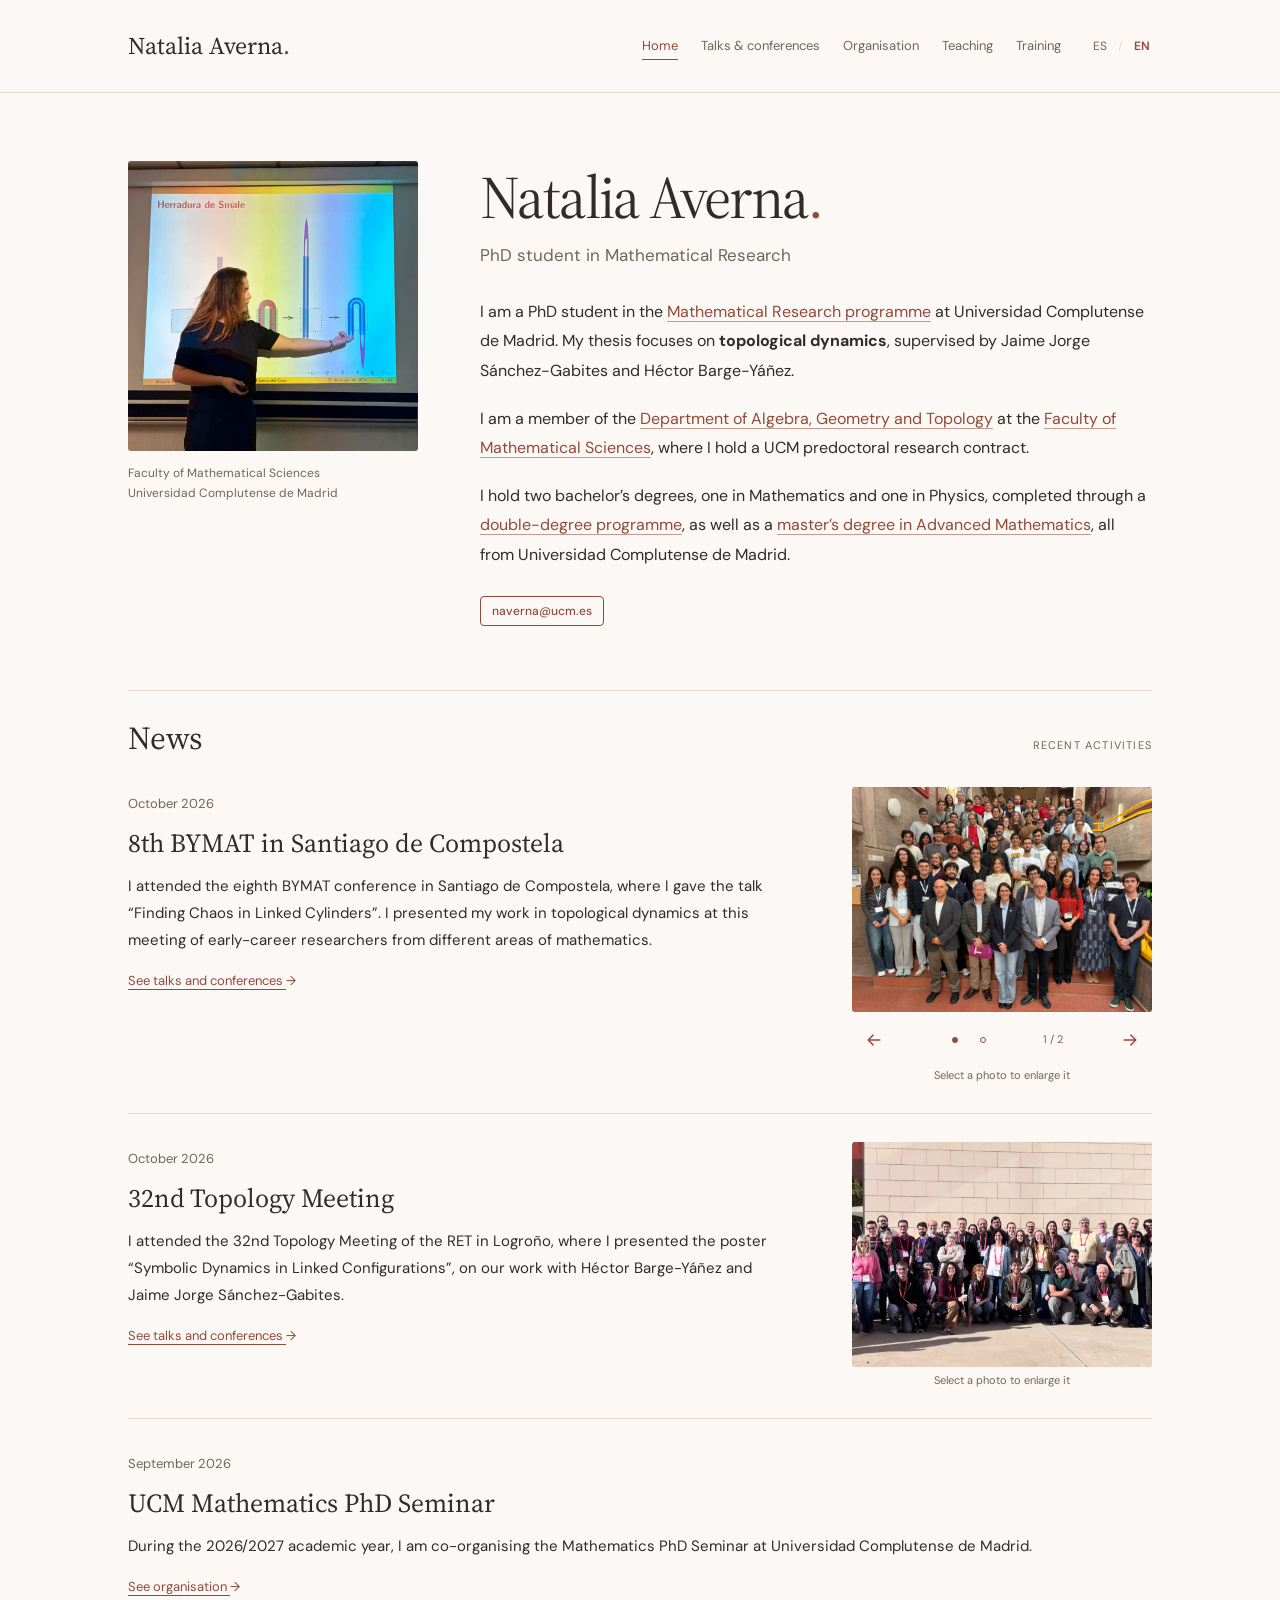
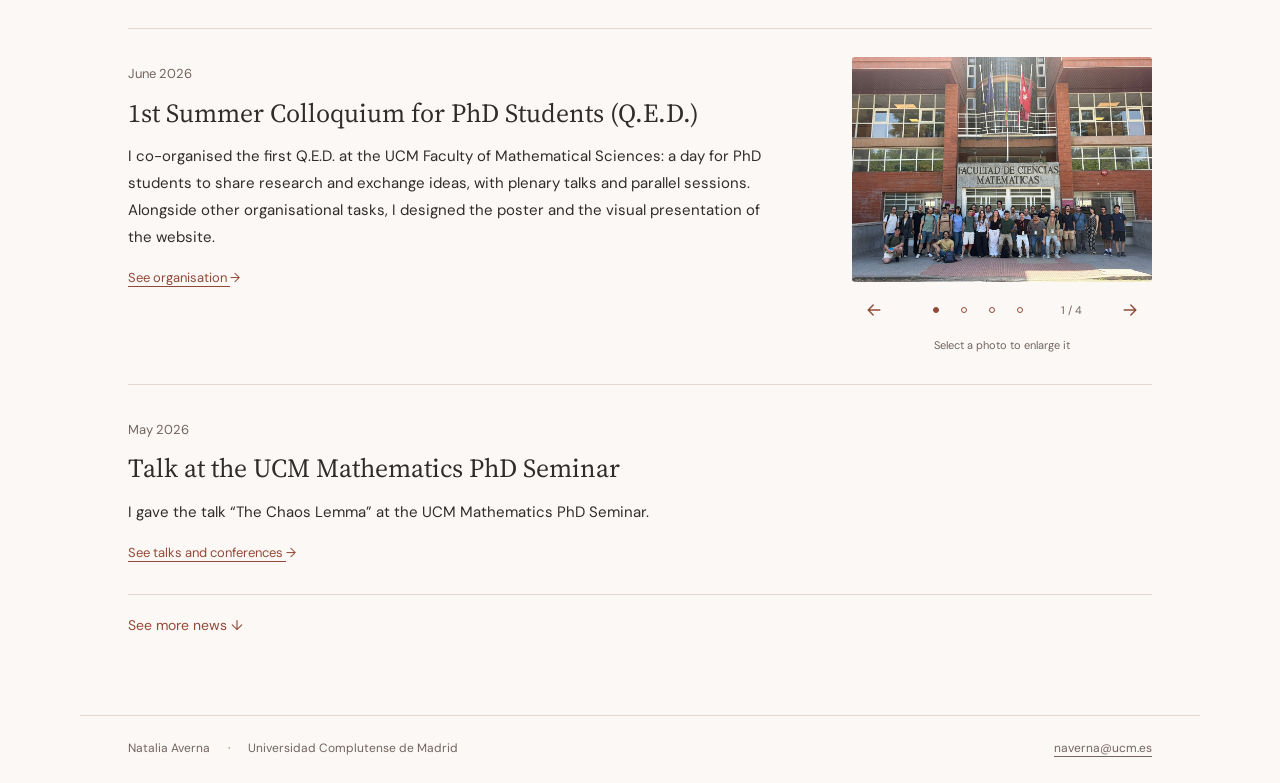
==== commit cc4e3da0: "Add files via upload" ====
--- a/en/index.html
+++ b/en/index.html
@@ -1,5 +1,5 @@
 <!doctype html>
-<html lang="en"><head><meta charset="utf-8"><meta name="viewport" content="width=device-width,initial-scale=1"><title>Natalia Averna · Personal website</title><meta name="description" content="Natalia Averna, PhD student in Mathematical Research at Universidad Complutense de Madrid. Topological dynamics, teaching and academic activities."><meta name="theme-color" content="#fcf8f5"><link rel="canonical" href="https://nataliaaverna.github.io/en/"><link rel="alternate" hreflang="es" href="https://nataliaaverna.github.io/es/"><link rel="alternate" hreflang="en" href="https://nataliaaverna.github.io/en/"><link rel="alternate" hreflang="x-default" href="https://nataliaaverna.github.io/es/"><link rel="stylesheet" href="../assets/style.css"><link rel="icon" type="image/png" href="/favicon.png"><script type="application/ld+json">
+<html lang="en"><head><meta charset="utf-8"><meta name="viewport" content="width=device-width,initial-scale=1"><title>Natalia Averna · Personal website</title><meta name="description" content="Natalia Averna, PhD student in Mathematical Research at Universidad Complutense de Madrid. Topological dynamics, teaching and academic activities."><meta name="theme-color" content="#fcf8f5"><link rel="canonical" href="https://nataliaaverna.github.io/en/"><link rel="alternate" hreflang="es" href="https://nataliaaverna.github.io/es/"><link rel="alternate" hreflang="en" href="https://nataliaaverna.github.io/en/"><link rel="alternate" hreflang="x-default" href="https://nataliaaverna.github.io/es/"><link rel="stylesheet" href="../assets/style.css"><link rel="icon" href="/favicon.ico" sizes="16x16 32x32 48x48"><link rel="icon" type="image/png" sizes="96x96" href="/favicon-96.png"><script type="application/ld+json">
 {
   "@context": "https://schema.org",
   "@type": "Person",
@@ -11,9 +11,9 @@
 </script></head>
 <body><a class="skip" href="#main">Skip to content</a><header class="site-header"><div class="wrap header-inner"><a class="brand" href="../en/index.html">Natalia Averna<span aria-hidden="true" style="color:var(--accent)">.</span></a><div class="header-links"><nav class="main-nav" aria-label="Main navigation"><a href="../en/index.html" aria-current="page">Home</a><a href="../en/talks-conferences/index.html">Talks & conferences</a><a href="../en/organisation/index.html">Organisation</a><a href="../en/teaching/index.html">Teaching</a><a href="../en/training/index.html">Training</a></nav><nav class="language" aria-label="Language"><a href="../es/index.html" lang="es" hreflang="es" aria-label="Español">ES</a><span aria-hidden="true">/</span><a href="../en/index.html" lang="en" hreflang="en" aria-label="English" aria-current="true">EN</a></nav></div></div></header>
 <main class="wrap" id="main"><section class="hero" aria-labelledby="name">
-      <figure class="portrait"><img src="../assets/natalia-averna.jpg" width="1200" height="1600" alt="Natalia Averna giving a talk on dynamics." fetchpriority="high"><figcaption>Faculty of Mathematical Sciences<br>Universidad Complutense de Madrid</figcaption></figure>
-      <div class="hero-copy"><h1 id="name">Natalia Averna<span aria-hidden="true" style="color:var(--accent)">.</span></h1><p class="role">PhD student in Mathematical Research</p><div class="bio"><p>I am a PhD student in the <a href="https://www.ucm.es/doctorado/doctorado_inv_mat">Mathematical Research programme</a> at Universidad Complutense de Madrid. My thesis focuses on <strong>topological dynamics</strong>, supervised by Jaime Jorge Sánchez Gabites and Héctor Barge Yáñez.</p>
+      <figure class="portrait"><img src="../assets/natalia-averna.jpg" width="1032" height="1032" alt="Natalia Averna giving a talk on dynamics." fetchpriority="high"><figcaption>Faculty of Mathematical Sciences<br>Universidad Complutense de Madrid</figcaption></figure>
+      <div class="hero-copy"><h1 id="name">Natalia Averna<span aria-hidden="true" style="color:var(--accent)">.</span></h1><p class="role">PhD student in Mathematical Research</p><div class="bio"><p>I am a PhD student in the <a href="https://www.ucm.es/doctorado/doctorado_inv_mat">Mathematical Research programme</a> at Universidad Complutense de Madrid. My thesis focuses on <strong>topological dynamics</strong>, supervised by Jaime Jorge Sánchez-Gabites and Héctor Barge-Yáñez.</p>
         <p>I am a member of the <a href="https://www.ucm.es/algebra_geometria_topologia">Department of Algebra, Geometry and Topology</a> at the <a href="https://matematicas.ucm.es/">Faculty of Mathematical Sciences</a>, where I hold a UCM predoctoral research contract.</p><p>I hold two bachelor’s degrees, one in Mathematics and one in Physics, completed through a <a href="https://edoctorado.ucm.es/estudios/2026-27/grado-matematicasyfisica2019ext-plan" target="_blank" rel="noopener noreferrer">double-degree programme</a>, as well as a <a href="https://matematicas.ucm.es/estudios/master-matematicasavanzadas" target="_blank" rel="noopener noreferrer">master’s degree in Advanced Mathematics</a>, all from Universidad Complutense de Madrid.</p></div><p class="contact"><a class="resource-button" href="mailto:naverna@ucm.es">naverna@ucm.es</a></p></div>
     </section>
-    <section class="news" aria-labelledby="news-title"><div class="section-head"><h2 id="news-title">News</h2><span class="section-index">Recent activities</span></div><article class="news-story has-gallery"><div class="news-copy"><time class="date" datetime="2026-10">October 2026</time><h3>8th BYMAT in Santiago de Compostela</h3><p>I attended the eighth BYMAT conference in Santiago de Compostela, where I gave the talk “Finding Chaos in Linked Cylinders”. I presented my work in topological dynamics at this meeting of early-career researchers from different areas of mathematics.</p><a class="text-link" href="../en/talks-conferences/index.html">See talks and conferences <span aria-hidden="true">→</span></a></div><div class="news-gallery" role="group" aria-label="8th BYMAT in Santiago de Compostela"><div class="gallery-frame"><a class="gallery-slide" href="../assets/news/bymat-grupo.jpeg" target="_blank" rel="noopener noreferrer" aria-label="Enlarge photo 1: Group photograph of participants at the 8th BYMAT."><img src="../assets/news/bymat-grupo.jpeg" width="1600" height="1200" alt="Group photograph of participants at the 8th BYMAT." loading="lazy" decoding="async"></a><a class="gallery-slide" href="../assets/news/bymat-santiago.jpeg" target="_blank" rel="noopener noreferrer" aria-label="Enlarge photo 2: BYMAT participants by the cathedral in Santiago de Compostela." hidden><img src="../assets/news/bymat-santiago.jpeg" width="1200" height="1600" alt="BYMAT participants by the cathedral in Santiago de Compostela." loading="lazy" decoding="async"></a></div><div class="gallery-controls" hidden><button type="button" class="gallery-arrow" data-photo-prev aria-label="Previous photo"><svg viewBox="0 0 24 24" width="20" height="20" aria-hidden="true" focusable="false"><path d="M19 12H5m6-6-6 6 6 6" fill="none" stroke="currentColor" stroke-width="1.7" stroke-linecap="round" stroke-linejoin="round"/></svg></button><div class="gallery-dots"><button type="button" class="gallery-dot" data-photo-index="0" aria-label="Show photo 1" aria-pressed="true"><span></span></button><button type="button" class="gallery-dot" data-photo-index="1" aria-label="Show photo 2" aria-pressed="false"><span></span></button></div><span class="gallery-count" aria-live="polite" aria-atomic="true">1 / 2</span><button type="button" class="gallery-arrow" data-photo-next aria-label="Next photo"><svg viewBox="0 0 24 24" width="20" height="20" aria-hidden="true" focusable="false"><path d="M19 12H5m6-6-6 6 6 6" fill="none" stroke="currentColor" stroke-width="1.7" stroke-linecap="round" stroke-linejoin="round"/></svg></button></div><p class="gallery-hint">Select a photo to enlarge it</p></div></article><article class="news-story has-gallery"><div class="news-copy"><time class="date" datetime="2026-10">October 2026</time><h3>32nd Topology Meeting</h3><p>I attended the 32nd Topology Meeting of the RET in Logroño, where I presented the poster “Symbolic Dynamics in Linked Configurations”, on our work with Héctor Barge Yáñez and Jaime Jorge Sánchez Gabites.</p><a class="text-link" href="../en/talks-conferences/index.html">See talks and conferences <span aria-hidden="true">→</span></a></div><div class="news-gallery gallery-fill" role="group" aria-label="32nd Topology Meeting"><div class="gallery-frame"><a class="gallery-slide" href="../assets/news/ret-grupo.jpg" target="_blank" rel="noopener noreferrer" aria-label="Enlarge photo 1: Group photograph from the 32nd Topology Meeting of the RET."><img src="../assets/news/ret-grupo.jpg" width="1015" height="1001" alt="Group photograph from the 32nd Topology Meeting of the RET." loading="lazy" decoding="async"></a></div><div class="gallery-controls" hidden><button type="button" class="gallery-arrow" data-photo-prev aria-label="Previous photo"><svg viewBox="0 0 24 24" width="20" height="20" aria-hidden="true" focusable="false"><path d="M19 12H5m6-6-6 6 6 6" fill="none" stroke="currentColor" stroke-width="1.7" stroke-linecap="round" stroke-linejoin="round"/></svg></button><div class="gallery-dots"><button type="button" class="gallery-dot" data-photo-index="0" aria-label="Show photo 1" aria-pressed="true"><span></span></button></div><span class="gallery-count" aria-live="polite" aria-atomic="true">1 / 1</span><button type="button" class="gallery-arrow" data-photo-next aria-label="Next photo"><svg viewBox="0 0 24 24" width="20" height="20" aria-hidden="true" focusable="false"><path d="M19 12H5m6-6-6 6 6 6" fill="none" stroke="currentColor" stroke-width="1.7" stroke-linecap="round" stroke-linejoin="round"/></svg></button></div><p class="gallery-hint">Select a photo to enlarge it</p></div></article><article class="news-story"><div class="news-copy"><time class="date" datetime="2026-09">September 2026</time><h3>UCM Mathematics PhD Seminar</h3><p>During the 2026/2027 academic year, I am co-organising the Mathematics PhD Seminar at Universidad Complutense de Madrid.</p><a class="text-link" href="../en/organisation/index.html">See organisation <span aria-hidden="true">→</span></a></div></article><article class="news-story has-gallery"><div class="news-copy"><time class="date" datetime="2026-06">June 2026</time><h3>1st Summer Colloquium for PhD Students (Q.E.D.)</h3><p>I co-organised the first Q.E.D. at the UCM Faculty of Mathematical Sciences: a day for PhD students to share research and exchange ideas, with plenary talks and parallel sessions. Alongside other organisational tasks, I designed the poster and the visual presentation of the website.</p><a class="text-link" href="../en/organisation/index.html">See organisation <span aria-hidden="true">→</span></a></div><div class="news-gallery" role="group" aria-label="1st Summer Colloquium for PhD Students (Q.E.D.)"><div class="gallery-frame"><a class="gallery-slide" href="../assets/news/qed-grupo.jpg" target="_blank" rel="noopener noreferrer" aria-label="Enlarge photo 1: Group photograph from the first Q.E.D. outside the Faculty of Mathematical Sciences."><img src="../assets/news/qed-grupo.jpg" width="1169" height="877" alt="Group photograph from the first Q.E.D. outside the Faculty of Mathematical Sciences." loading="lazy" decoding="async"></a><a class="gallery-slide" href="../assets/news/qed-organizacion.jpg" target="_blank" rel="noopener noreferrer" aria-label="Enlarge photo 2: The organising team of the first Q.E.D." hidden><img src="../assets/news/qed-organizacion.jpg" width="658" height="877" alt="The organising team of the first Q.E.D." loading="lazy" decoding="async"></a><a class="gallery-slide" href="../assets/news/qed-charla-1.jpg" target="_blank" rel="noopener noreferrer" aria-label="Enlarge photo 3: A talk at the first Q.E.D., with the speaker working at the blackboard." hidden><img src="../assets/news/qed-charla-1.jpg" width="2048" height="1536" alt="A talk at the first Q.E.D., with the speaker working at the blackboard." loading="lazy" decoding="async"></a><a class="gallery-slide" href="../assets/news/qed-charla-2.jpg" target="_blank" rel="noopener noreferrer" aria-label="Enlarge photo 4: An exchange between the audience and a speaker during the first Q.E.D." hidden><img src="../assets/news/qed-charla-2.jpg" width="2048" height="1536" alt="An exchange between the audience and a speaker during the first Q.E.D." loading="lazy" decoding="async"></a></div><div class="gallery-controls" hidden><button type="button" class="gallery-arrow" data-photo-prev aria-label="Previous photo"><svg viewBox="0 0 24 24" width="20" height="20" aria-hidden="true" focusable="false"><path d="M19 12H5m6-6-6 6 6 6" fill="none" stroke="currentColor" stroke-width="1.7" stroke-linecap="round" stroke-linejoin="round"/></svg></button><div class="gallery-dots"><button type="button" class="gallery-dot" data-photo-index="0" aria-label="Show photo 1" aria-pressed="true"><span></span></button><button type="button" class="gallery-dot" data-photo-index="1" aria-label="Show photo 2" aria-pressed="false"><span></span></button><button type="button" class="gallery-dot" data-photo-index="2" aria-label="Show photo 3" aria-pressed="false"><span></span></button><button type="button" class="gallery-dot" data-photo-index="3" aria-label="Show photo 4" aria-pressed="false"><span></span></button></div><span class="gallery-count" aria-live="polite" aria-atomic="true">1 / 4</span><button type="button" class="gallery-arrow" data-photo-next aria-label="Next photo"><svg viewBox="0 0 24 24" width="20" height="20" aria-hidden="true" focusable="false"><path d="M19 12H5m6-6-6 6 6 6" fill="none" stroke="currentColor" stroke-width="1.7" stroke-linecap="round" stroke-linejoin="round"/></svg></button></div><p class="gallery-hint">Select a photo to enlarge it</p></div></article></section><dialog class="photo-dialog" aria-label="Enlarged photographs"><div class="photo-dialog-inner"><div class="photo-dialog-toolbar"><span class="photo-dialog-count" aria-live="polite" aria-atomic="true"></span><button type="button" class="photo-close" data-photo-close>Close image ×</button></div><div class="photo-dialog-stage"><img class="photo-dialog-image" alt=""></div><div class="photo-dialog-nav"><button type="button" class="gallery-arrow" data-photo-step="-1" aria-label="Previous photo"><svg viewBox="0 0 24 24" width="20" height="20" aria-hidden="true" focusable="false"><path d="M19 12H5m6-6-6 6 6 6" fill="none" stroke="currentColor" stroke-width="1.7" stroke-linecap="round" stroke-linejoin="round"/></svg></button><button type="button" class="gallery-arrow" data-photo-step="1" aria-label="Next photo"><svg viewBox="0 0 24 24" width="20" height="20" aria-hidden="true" focusable="false"><path d="M19 12H5m6-6-6 6 6 6" fill="none" stroke="currentColor" stroke-width="1.7" stroke-linecap="round" stroke-linejoin="round"/></svg></button></div></div></dialog></main>
+    <section class="news" aria-labelledby="news-title"><div class="section-head"><h2 id="news-title">News</h2><span class="section-index">Recent activities</span></div><article class="news-story has-gallery"><div class="news-copy"><time class="date" datetime="2026-10">October 2026</time><h3>8th BYMAT in Santiago de Compostela</h3><p>I attended the eighth BYMAT conference in Santiago de Compostela, where I gave the talk “Finding Chaos in Linked Cylinders”. I presented my work in topological dynamics at this meeting of early-career researchers from different areas of mathematics.</p><a class="text-link" href="../en/talks-conferences/index.html">See talks and conferences <span aria-hidden="true">→</span></a></div><div class="news-gallery" role="group" aria-label="8th BYMAT in Santiago de Compostela"><div class="gallery-frame"><a class="gallery-slide" href="../assets/news/bymat-grupo.jpeg" target="_blank" rel="noopener noreferrer" aria-label="Enlarge photo 1: Group photograph of participants at the 8th BYMAT."><img src="../assets/news/bymat-grupo.jpeg" width="1600" height="1200" alt="Group photograph of participants at the 8th BYMAT." loading="lazy" decoding="async"></a><a class="gallery-slide" href="../assets/news/bymat-santiago.jpeg" target="_blank" rel="noopener noreferrer" aria-label="Enlarge photo 2: BYMAT participants by the cathedral in Santiago de Compostela." hidden><img src="../assets/news/bymat-santiago.jpeg" width="1200" height="1600" alt="BYMAT participants by the cathedral in Santiago de Compostela." loading="lazy" decoding="async"></a></div><div class="gallery-controls" hidden><button type="button" class="gallery-arrow" data-photo-prev aria-label="Previous photo"><svg viewBox="0 0 24 24" width="20" height="20" aria-hidden="true" focusable="false"><path d="M19 12H5m6-6-6 6 6 6" fill="none" stroke="currentColor" stroke-width="1.7" stroke-linecap="round" stroke-linejoin="round"/></svg></button><div class="gallery-dots"><button type="button" class="gallery-dot" data-photo-index="0" aria-label="Show photo 1" aria-pressed="true"><span></span></button><button type="button" class="gallery-dot" data-photo-index="1" aria-label="Show photo 2" aria-pressed="false"><span></span></button></div><span class="gallery-count" aria-live="polite" aria-atomic="true">1 / 2</span><button type="button" class="gallery-arrow" data-photo-next aria-label="Next photo"><svg viewBox="0 0 24 24" width="20" height="20" aria-hidden="true" focusable="false"><path d="M19 12H5m6-6-6 6 6 6" fill="none" stroke="currentColor" stroke-width="1.7" stroke-linecap="round" stroke-linejoin="round"/></svg></button></div><p class="gallery-hint">Select a photo to enlarge it</p></div></article><article class="news-story has-gallery"><div class="news-copy"><time class="date" datetime="2026-10">October 2026</time><h3>32nd Topology Meeting</h3><p>I attended the 32nd Topology Meeting of the RET in Logroño, where I presented the poster “Symbolic Dynamics in Linked Configurations”, on our work with Héctor Barge-Yáñez and Jaime Jorge Sánchez-Gabites.</p><a class="text-link" href="../en/talks-conferences/index.html">See talks and conferences <span aria-hidden="true">→</span></a></div><div class="news-gallery gallery-fill" role="group" aria-label="32nd Topology Meeting"><div class="gallery-frame"><a class="gallery-slide" href="../assets/news/ret-grupo.jpg" target="_blank" rel="noopener noreferrer" aria-label="Enlarge photo 1: Group photograph from the 32nd Topology Meeting of the RET."><img src="../assets/news/ret-grupo.jpg" width="1015" height="1001" alt="Group photograph from the 32nd Topology Meeting of the RET." loading="lazy" decoding="async"></a></div><div class="gallery-controls" hidden><button type="button" class="gallery-arrow" data-photo-prev aria-label="Previous photo"><svg viewBox="0 0 24 24" width="20" height="20" aria-hidden="true" focusable="false"><path d="M19 12H5m6-6-6 6 6 6" fill="none" stroke="currentColor" stroke-width="1.7" stroke-linecap="round" stroke-linejoin="round"/></svg></button><div class="gallery-dots"><button type="button" class="gallery-dot" data-photo-index="0" aria-label="Show photo 1" aria-pressed="true"><span></span></button></div><span class="gallery-count" aria-live="polite" aria-atomic="true">1 / 1</span><button type="button" class="gallery-arrow" data-photo-next aria-label="Next photo"><svg viewBox="0 0 24 24" width="20" height="20" aria-hidden="true" focusable="false"><path d="M19 12H5m6-6-6 6 6 6" fill="none" stroke="currentColor" stroke-width="1.7" stroke-linecap="round" stroke-linejoin="round"/></svg></button></div><p class="gallery-hint">Select a photo to enlarge it</p></div></article><article class="news-story"><div class="news-copy"><time class="date" datetime="2026-09">September 2026</time><h3>UCM Mathematics PhD Seminar</h3><p>During the 2026/2027 academic year, I am co-organising the Mathematics PhD Seminar at Universidad Complutense de Madrid.</p><a class="text-link" href="../en/organisation/index.html">See organisation <span aria-hidden="true">→</span></a></div></article><article class="news-story has-gallery"><div class="news-copy"><time class="date" datetime="2026-06">June 2026</time><h3>1st Summer Colloquium for PhD Students (Q.E.D.)</h3><p>I co-organised the first Q.E.D. at the UCM Faculty of Mathematical Sciences: a day for PhD students to share research and exchange ideas, with plenary talks and parallel sessions. Alongside other organisational tasks, I designed the poster and the visual presentation of the website.</p><a class="text-link" href="../en/organisation/index.html">See organisation <span aria-hidden="true">→</span></a></div><div class="news-gallery" role="group" aria-label="1st Summer Colloquium for PhD Students (Q.E.D.)"><div class="gallery-frame"><a class="gallery-slide" href="../assets/news/qed-grupo.jpg" target="_blank" rel="noopener noreferrer" aria-label="Enlarge photo 1: Group photograph from the first Q.E.D. outside the Faculty of Mathematical Sciences."><img src="../assets/news/qed-grupo.jpg" width="1169" height="877" alt="Group photograph from the first Q.E.D. outside the Faculty of Mathematical Sciences." loading="lazy" decoding="async"></a><a class="gallery-slide" href="../assets/news/qed-organizacion.jpg" target="_blank" rel="noopener noreferrer" aria-label="Enlarge photo 2: The organising team of the first Q.E.D." hidden><img src="../assets/news/qed-organizacion.jpg" width="658" height="877" alt="The organising team of the first Q.E.D." loading="lazy" decoding="async"></a><a class="gallery-slide" href="../assets/news/qed-charla-1.jpg" target="_blank" rel="noopener noreferrer" aria-label="Enlarge photo 3: A talk at the first Q.E.D., with the speaker working at the blackboard." hidden><img src="../assets/news/qed-charla-1.jpg" width="2048" height="1536" alt="A talk at the first Q.E.D., with the speaker working at the blackboard." loading="lazy" decoding="async"></a><a class="gallery-slide" href="../assets/news/qed-charla-2.jpg" target="_blank" rel="noopener noreferrer" aria-label="Enlarge photo 4: An exchange between the audience and a speaker during the first Q.E.D." hidden><img src="../assets/news/qed-charla-2.jpg" width="2048" height="1536" alt="An exchange between the audience and a speaker during the first Q.E.D." loading="lazy" decoding="async"></a></div><div class="gallery-controls" hidden><button type="button" class="gallery-arrow" data-photo-prev aria-label="Previous photo"><svg viewBox="0 0 24 24" width="20" height="20" aria-hidden="true" focusable="false"><path d="M19 12H5m6-6-6 6 6 6" fill="none" stroke="currentColor" stroke-width="1.7" stroke-linecap="round" stroke-linejoin="round"/></svg></button><div class="gallery-dots"><button type="button" class="gallery-dot" data-photo-index="0" aria-label="Show photo 1" aria-pressed="true"><span></span></button><button type="button" class="gallery-dot" data-photo-index="1" aria-label="Show photo 2" aria-pressed="false"><span></span></button><button type="button" class="gallery-dot" data-photo-index="2" aria-label="Show photo 3" aria-pressed="false"><span></span></button><button type="button" class="gallery-dot" data-photo-index="3" aria-label="Show photo 4" aria-pressed="false"><span></span></button></div><span class="gallery-count" aria-live="polite" aria-atomic="true">1 / 4</span><button type="button" class="gallery-arrow" data-photo-next aria-label="Next photo"><svg viewBox="0 0 24 24" width="20" height="20" aria-hidden="true" focusable="false"><path d="M19 12H5m6-6-6 6 6 6" fill="none" stroke="currentColor" stroke-width="1.7" stroke-linecap="round" stroke-linejoin="round"/></svg></button></div><p class="gallery-hint">Select a photo to enlarge it</p></div></article><article class="news-story"><div class="news-copy"><time class="date" datetime="2026-05">May 2026</time><h3>Talk at the UCM Mathematics PhD Seminar</h3><p>I gave the talk “The Chaos Lemma” at the UCM Mathematics PhD Seminar.</p><a class="text-link" href="../en/talks-conferences/index.html">See talks and conferences <span aria-hidden="true">→</span></a></div></article><details class="news-archive"><summary><span class="news-more">See more news <span aria-hidden="true">↓</span></span><span class="news-less">See less <span aria-hidden="true">↑</span></span></summary><div class="news-archive-items"><article class="news-story has-gallery"><div class="news-copy"><time class="date" datetime="2025-11">November 2025</time><h3>7th BYMAT in Seville</h3><p>I attended the seventh BYMAT conference in Seville, where I presented the poster “Morse theory and 2D stationary Euler Flows”. The poster was based on my master’s thesis, supervised by Daniel Peralta-Salas.</p><a class="text-link" href="../en/talks-conferences/index.html">See talks and conferences <span aria-hidden="true">→</span></a></div><div class="news-gallery" role="group" aria-label="7th BYMAT in Seville"><div class="gallery-frame"><a class="gallery-slide" href="../assets/news/bymat7-grupo-1.jpg" target="_blank" rel="noopener noreferrer" aria-label="Enlarge photo 1: Group photograph 1 of participants at the 7th BYMAT."><img src="../assets/news/bymat7-grupo-1.jpg" width="1409" height="1057" alt="Group photograph 1 of participants at the 7th BYMAT." loading="lazy" decoding="async"></a><a class="gallery-slide" href="../assets/news/bymat7-grupo-2.jpg" target="_blank" rel="noopener noreferrer" aria-label="Enlarge photo 2: Group photograph 2 of participants at the 7th BYMAT." hidden><img src="../assets/news/bymat7-grupo-2.jpg" width="1382" height="1037" alt="Group photograph 2 of participants at the 7th BYMAT." loading="lazy" decoding="async"></a></div><div class="gallery-controls" hidden><button type="button" class="gallery-arrow" data-photo-prev aria-label="Previous photo"><svg viewBox="0 0 24 24" width="20" height="20" aria-hidden="true" focusable="false"><path d="M19 12H5m6-6-6 6 6 6" fill="none" stroke="currentColor" stroke-width="1.7" stroke-linecap="round" stroke-linejoin="round"/></svg></button><div class="gallery-dots"><button type="button" class="gallery-dot" data-photo-index="0" aria-label="Show photo 1" aria-pressed="true"><span></span></button><button type="button" class="gallery-dot" data-photo-index="1" aria-label="Show photo 2" aria-pressed="false"><span></span></button></div><span class="gallery-count" aria-live="polite" aria-atomic="true">1 / 2</span><button type="button" class="gallery-arrow" data-photo-next aria-label="Next photo"><svg viewBox="0 0 24 24" width="20" height="20" aria-hidden="true" focusable="false"><path d="M19 12H5m6-6-6 6 6 6" fill="none" stroke="currentColor" stroke-width="1.7" stroke-linecap="round" stroke-linejoin="round"/></svg></button></div><p class="gallery-hint">Select a photo to enlarge it</p></div></article></div></details></section><dialog class="photo-dialog" aria-label="Enlarged photographs"><div class="photo-dialog-inner"><div class="photo-dialog-toolbar"><span class="photo-dialog-count" aria-live="polite" aria-atomic="true"></span><button type="button" class="photo-close" data-photo-close>Close image ×</button></div><div class="photo-dialog-stage"><img class="photo-dialog-image" alt=""></div><div class="photo-dialog-nav"><button type="button" class="gallery-arrow" data-photo-step="-1" aria-label="Previous photo"><svg viewBox="0 0 24 24" width="20" height="20" aria-hidden="true" focusable="false"><path d="M19 12H5m6-6-6 6 6 6" fill="none" stroke="currentColor" stroke-width="1.7" stroke-linecap="round" stroke-linejoin="round"/></svg></button><button type="button" class="gallery-arrow" data-photo-step="1" aria-label="Next photo"><svg viewBox="0 0 24 24" width="20" height="20" aria-hidden="true" focusable="false"><path d="M19 12H5m6-6-6 6 6 6" fill="none" stroke="currentColor" stroke-width="1.7" stroke-linecap="round" stroke-linejoin="round"/></svg></button></div></div></dialog></main>
 <footer class="wrap site-footer"><span class="footer-identity"><span>Natalia Averna</span><span class="footer-dot" aria-hidden="true">·</span><span>Universidad Complutense de Madrid</span></span><a href="mailto:naverna@ucm.es">naverna@ucm.es</a></footer><script src="../assets/gallery.js" defer></script></body></html>
--- a/assets/style.css
+++ b/assets/style.css
@@ -95,3 +95,13 @@
 .gallery-arrow[data-photo-next] svg,.gallery-arrow[data-photo-step="1"] svg{transform:rotate(180deg)}
 .gallery-arrow[hidden]{display:none}
 @media(max-width:360px){.gallery-dot{min-width:28px;width:28px;padding:6px}.gallery-controls{gap:0}}
+
+.news-archive{border-top:1px solid var(--line)}
+.news-archive>summary{display:list-item;width:fit-content;cursor:pointer;list-style:none;color:var(--accent);font:inherit;font-size:14px;padding:18px 0}
+.news-archive>summary::-webkit-details-marker{display:none}
+.news-archive>summary:hover{text-decoration:underline;text-underline-offset:4px}
+.news-archive>summary:focus-visible{outline:2px solid var(--accent);outline-offset:5px}
+.news-archive .news-less{display:none}
+.news-archive[open] .news-more{display:none}
+.news-archive[open] .news-less{display:inline}
+.news-archive-items>.news-story:first-of-type{padding-top:14px}
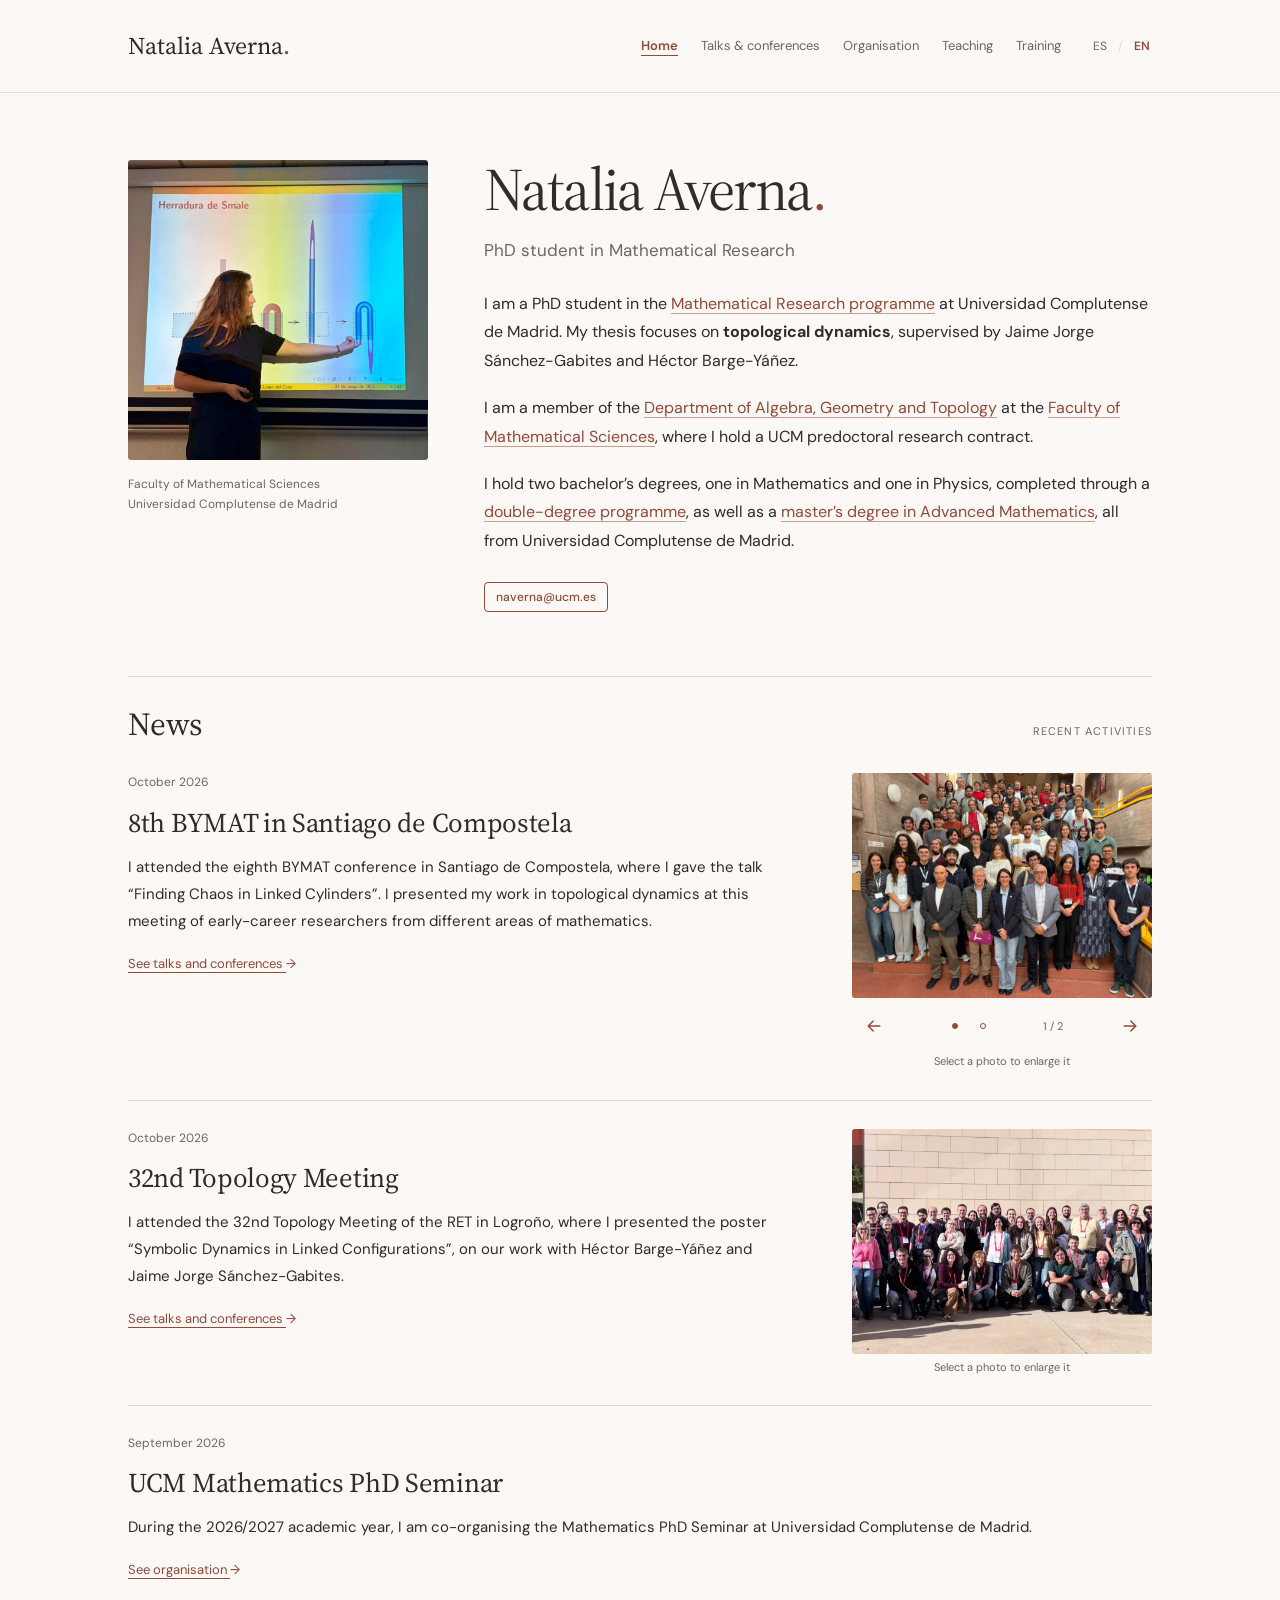
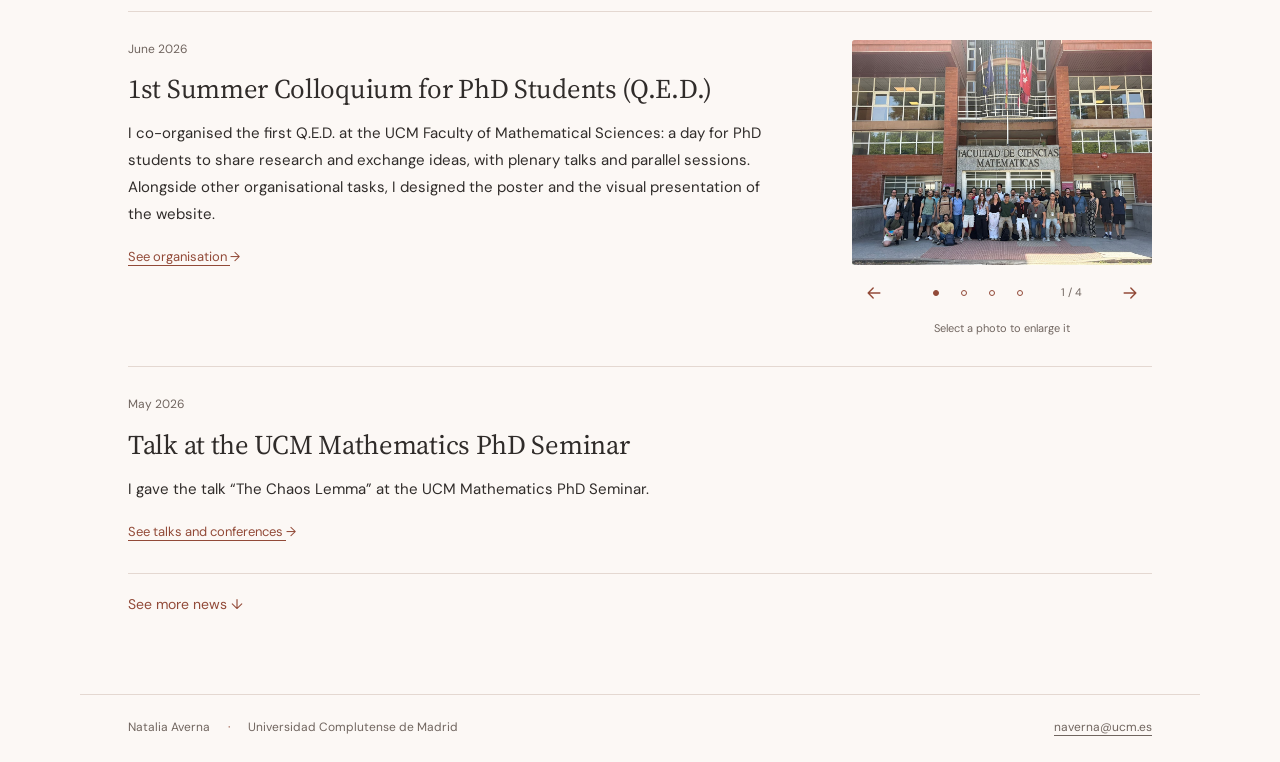
==== commit d3696bc0: "Add files via upload" ====
--- a/en/index.html
+++ b/en/index.html
@@ -12,8 +12,8 @@
 <body><a class="skip" href="#main">Skip to content</a><header class="site-header"><div class="wrap header-inner"><a class="brand" href="../en/index.html">Natalia Averna<span aria-hidden="true" style="color:var(--accent)">.</span></a><div class="header-links"><nav class="main-nav" aria-label="Main navigation"><a href="../en/index.html" aria-current="page">Home</a><a href="../en/talks-conferences/index.html">Talks & conferences</a><a href="../en/organisation/index.html">Organisation</a><a href="../en/teaching/index.html">Teaching</a><a href="../en/training/index.html">Training</a></nav><nav class="language" aria-label="Language"><a href="../es/index.html" lang="es" hreflang="es" aria-label="Español">ES</a><span aria-hidden="true">/</span><a href="../en/index.html" lang="en" hreflang="en" aria-label="English" aria-current="true">EN</a></nav></div></div></header>
 <main class="wrap" id="main"><section class="hero" aria-labelledby="name">
       <figure class="portrait"><img src="../assets/natalia-averna.jpg" width="1032" height="1032" alt="Natalia Averna giving a talk on dynamics." fetchpriority="high"><figcaption>Faculty of Mathematical Sciences<br>Universidad Complutense de Madrid</figcaption></figure>
-      <div class="hero-copy"><h1 id="name">Natalia Averna<span aria-hidden="true" style="color:var(--accent)">.</span></h1><p class="role">PhD student in Mathematical Research</p><div class="bio"><p>I am a PhD student in the <a href="https://www.ucm.es/doctorado/doctorado_inv_mat">Mathematical Research programme</a> at Universidad Complutense de Madrid. My thesis focuses on <strong>topological dynamics</strong>, supervised by Jaime Jorge Sánchez-Gabites and Héctor Barge-Yáñez.</p>
+      <div class="hero-copy"><h1 id="name">Natalia Averna<span class="name-dot" aria-hidden="true" style="color:var(--accent)">.</span></h1><p class="role">PhD student in Mathematical Research</p><div class="bio"><p>I am a PhD student in the <a href="https://www.ucm.es/doctorado/doctorado_inv_mat">Mathematical Research programme</a> at Universidad Complutense de Madrid. My thesis focuses on <strong>topological dynamics</strong>, supervised by Jaime Jorge Sánchez-Gabites and Héctor Barge-Yáñez.</p>
         <p>I am a member of the <a href="https://www.ucm.es/algebra_geometria_topologia">Department of Algebra, Geometry and Topology</a> at the <a href="https://matematicas.ucm.es/">Faculty of Mathematical Sciences</a>, where I hold a UCM predoctoral research contract.</p><p>I hold two bachelor’s degrees, one in Mathematics and one in Physics, completed through a <a href="https://edoctorado.ucm.es/estudios/2026-27/grado-matematicasyfisica2019ext-plan" target="_blank" rel="noopener noreferrer">double-degree programme</a>, as well as a <a href="https://matematicas.ucm.es/estudios/master-matematicasavanzadas" target="_blank" rel="noopener noreferrer">master’s degree in Advanced Mathematics</a>, all from Universidad Complutense de Madrid.</p></div><p class="contact"><a class="resource-button" href="mailto:naverna@ucm.es">naverna@ucm.es</a></p></div>
     </section>
     <section class="news" aria-labelledby="news-title"><div class="section-head"><h2 id="news-title">News</h2><span class="section-index">Recent activities</span></div><article class="news-story has-gallery"><div class="news-copy"><time class="date" datetime="2026-10">October 2026</time><h3>8th BYMAT in Santiago de Compostela</h3><p>I attended the eighth BYMAT conference in Santiago de Compostela, where I gave the talk “Finding Chaos in Linked Cylinders”. I presented my work in topological dynamics at this meeting of early-career researchers from different areas of mathematics.</p><a class="text-link" href="../en/talks-conferences/index.html">See talks and conferences <span aria-hidden="true">→</span></a></div><div class="news-gallery" role="group" aria-label="8th BYMAT in Santiago de Compostela"><div class="gallery-frame"><a class="gallery-slide" href="../assets/news/bymat-grupo.jpeg" target="_blank" rel="noopener noreferrer" aria-label="Enlarge photo 1: Group photograph of participants at the 8th BYMAT."><img src="../assets/news/bymat-grupo.jpeg" width="1600" height="1200" alt="Group photograph of participants at the 8th BYMAT." loading="lazy" decoding="async"></a><a class="gallery-slide" href="../assets/news/bymat-santiago.jpeg" target="_blank" rel="noopener noreferrer" aria-label="Enlarge photo 2: BYMAT participants by the cathedral in Santiago de Compostela." hidden><img src="../assets/news/bymat-santiago.jpeg" width="1200" height="1600" alt="BYMAT participants by the cathedral in Santiago de Compostela." loading="lazy" decoding="async"></a></div><div class="gallery-controls" hidden><button type="button" class="gallery-arrow" data-photo-prev aria-label="Previous photo"><svg viewBox="0 0 24 24" width="20" height="20" aria-hidden="true" focusable="false"><path d="M19 12H5m6-6-6 6 6 6" fill="none" stroke="currentColor" stroke-width="1.7" stroke-linecap="round" stroke-linejoin="round"/></svg></button><div class="gallery-dots"><button type="button" class="gallery-dot" data-photo-index="0" aria-label="Show photo 1" aria-pressed="true"><span></span></button><button type="button" class="gallery-dot" data-photo-index="1" aria-label="Show photo 2" aria-pressed="false"><span></span></button></div><span class="gallery-count" aria-live="polite" aria-atomic="true">1 / 2</span><button type="button" class="gallery-arrow" data-photo-next aria-label="Next photo"><svg viewBox="0 0 24 24" width="20" height="20" aria-hidden="true" focusable="false"><path d="M19 12H5m6-6-6 6 6 6" fill="none" stroke="currentColor" stroke-width="1.7" stroke-linecap="round" stroke-linejoin="round"/></svg></button></div><p class="gallery-hint">Select a photo to enlarge it</p></div></article><article class="news-story has-gallery"><div class="news-copy"><time class="date" datetime="2026-10">October 2026</time><h3>32nd Topology Meeting</h3><p>I attended the 32nd Topology Meeting of the RET in Logroño, where I presented the poster “Symbolic Dynamics in Linked Configurations”, on our work with Héctor Barge-Yáñez and Jaime Jorge Sánchez-Gabites.</p><a class="text-link" href="../en/talks-conferences/index.html">See talks and conferences <span aria-hidden="true">→</span></a></div><div class="news-gallery gallery-fill" role="group" aria-label="32nd Topology Meeting"><div class="gallery-frame"><a class="gallery-slide" href="../assets/news/ret-grupo.jpg" target="_blank" rel="noopener noreferrer" aria-label="Enlarge photo 1: Group photograph from the 32nd Topology Meeting of the RET."><img src="../assets/news/ret-grupo.jpg" width="1015" height="1001" alt="Group photograph from the 32nd Topology Meeting of the RET." loading="lazy" decoding="async"></a></div><div class="gallery-controls" hidden><button type="button" class="gallery-arrow" data-photo-prev aria-label="Previous photo"><svg viewBox="0 0 24 24" width="20" height="20" aria-hidden="true" focusable="false"><path d="M19 12H5m6-6-6 6 6 6" fill="none" stroke="currentColor" stroke-width="1.7" stroke-linecap="round" stroke-linejoin="round"/></svg></button><div class="gallery-dots"><button type="button" class="gallery-dot" data-photo-index="0" aria-label="Show photo 1" aria-pressed="true"><span></span></button></div><span class="gallery-count" aria-live="polite" aria-atomic="true">1 / 1</span><button type="button" class="gallery-arrow" data-photo-next aria-label="Next photo"><svg viewBox="0 0 24 24" width="20" height="20" aria-hidden="true" focusable="false"><path d="M19 12H5m6-6-6 6 6 6" fill="none" stroke="currentColor" stroke-width="1.7" stroke-linecap="round" stroke-linejoin="round"/></svg></button></div><p class="gallery-hint">Select a photo to enlarge it</p></div></article><article class="news-story"><div class="news-copy"><time class="date" datetime="2026-09">September 2026</time><h3>UCM Mathematics PhD Seminar</h3><p>During the 2026/2027 academic year, I am co-organising the Mathematics PhD Seminar at Universidad Complutense de Madrid.</p><a class="text-link" href="../en/organisation/index.html">See organisation <span aria-hidden="true">→</span></a></div></article><article class="news-story has-gallery"><div class="news-copy"><time class="date" datetime="2026-06">June 2026</time><h3>1st Summer Colloquium for PhD Students (Q.E.D.)</h3><p>I co-organised the first Q.E.D. at the UCM Faculty of Mathematical Sciences: a day for PhD students to share research and exchange ideas, with plenary talks and parallel sessions. Alongside other organisational tasks, I designed the poster and the visual presentation of the website.</p><a class="text-link" href="../en/organisation/index.html">See organisation <span aria-hidden="true">→</span></a></div><div class="news-gallery" role="group" aria-label="1st Summer Colloquium for PhD Students (Q.E.D.)"><div class="gallery-frame"><a class="gallery-slide" href="../assets/news/qed-grupo.jpg" target="_blank" rel="noopener noreferrer" aria-label="Enlarge photo 1: Group photograph from the first Q.E.D. outside the Faculty of Mathematical Sciences."><img src="../assets/news/qed-grupo.jpg" width="1169" height="877" alt="Group photograph from the first Q.E.D. outside the Faculty of Mathematical Sciences." loading="lazy" decoding="async"></a><a class="gallery-slide" href="../assets/news/qed-organizacion.jpg" target="_blank" rel="noopener noreferrer" aria-label="Enlarge photo 2: The organising team of the first Q.E.D." hidden><img src="../assets/news/qed-organizacion.jpg" width="658" height="877" alt="The organising team of the first Q.E.D." loading="lazy" decoding="async"></a><a class="gallery-slide" href="../assets/news/qed-charla-1.jpg" target="_blank" rel="noopener noreferrer" aria-label="Enlarge photo 3: A talk at the first Q.E.D., with the speaker working at the blackboard." hidden><img src="../assets/news/qed-charla-1.jpg" width="2048" height="1536" alt="A talk at the first Q.E.D., with the speaker working at the blackboard." loading="lazy" decoding="async"></a><a class="gallery-slide" href="../assets/news/qed-charla-2.jpg" target="_blank" rel="noopener noreferrer" aria-label="Enlarge photo 4: An exchange between the audience and a speaker during the first Q.E.D." hidden><img src="../assets/news/qed-charla-2.jpg" width="2048" height="1536" alt="An exchange between the audience and a speaker during the first Q.E.D." loading="lazy" decoding="async"></a></div><div class="gallery-controls" hidden><button type="button" class="gallery-arrow" data-photo-prev aria-label="Previous photo"><svg viewBox="0 0 24 24" width="20" height="20" aria-hidden="true" focusable="false"><path d="M19 12H5m6-6-6 6 6 6" fill="none" stroke="currentColor" stroke-width="1.7" stroke-linecap="round" stroke-linejoin="round"/></svg></button><div class="gallery-dots"><button type="button" class="gallery-dot" data-photo-index="0" aria-label="Show photo 1" aria-pressed="true"><span></span></button><button type="button" class="gallery-dot" data-photo-index="1" aria-label="Show photo 2" aria-pressed="false"><span></span></button><button type="button" class="gallery-dot" data-photo-index="2" aria-label="Show photo 3" aria-pressed="false"><span></span></button><button type="button" class="gallery-dot" data-photo-index="3" aria-label="Show photo 4" aria-pressed="false"><span></span></button></div><span class="gallery-count" aria-live="polite" aria-atomic="true">1 / 4</span><button type="button" class="gallery-arrow" data-photo-next aria-label="Next photo"><svg viewBox="0 0 24 24" width="20" height="20" aria-hidden="true" focusable="false"><path d="M19 12H5m6-6-6 6 6 6" fill="none" stroke="currentColor" stroke-width="1.7" stroke-linecap="round" stroke-linejoin="round"/></svg></button></div><p class="gallery-hint">Select a photo to enlarge it</p></div></article><article class="news-story"><div class="news-copy"><time class="date" datetime="2026-05">May 2026</time><h3>Talk at the UCM Mathematics PhD Seminar</h3><p>I gave the talk “The Chaos Lemma” at the UCM Mathematics PhD Seminar.</p><a class="text-link" href="../en/talks-conferences/index.html">See talks and conferences <span aria-hidden="true">→</span></a></div></article><details class="news-archive"><summary><span class="news-more">See more news <span aria-hidden="true">↓</span></span><span class="news-less">See less <span aria-hidden="true">↑</span></span></summary><div class="news-archive-items"><article class="news-story has-gallery"><div class="news-copy"><time class="date" datetime="2025-11">November 2025</time><h3>7th BYMAT in Seville</h3><p>I attended the seventh BYMAT conference in Seville, where I presented the poster “Morse theory and 2D stationary Euler Flows”. The poster was based on my master’s thesis, supervised by Daniel Peralta-Salas.</p><a class="text-link" href="../en/talks-conferences/index.html">See talks and conferences <span aria-hidden="true">→</span></a></div><div class="news-gallery" role="group" aria-label="7th BYMAT in Seville"><div class="gallery-frame"><a class="gallery-slide" href="../assets/news/bymat7-grupo-1.jpg" target="_blank" rel="noopener noreferrer" aria-label="Enlarge photo 1: Group photograph 1 of participants at the 7th BYMAT."><img src="../assets/news/bymat7-grupo-1.jpg" width="1409" height="1057" alt="Group photograph 1 of participants at the 7th BYMAT." loading="lazy" decoding="async"></a><a class="gallery-slide" href="../assets/news/bymat7-grupo-2.jpg" target="_blank" rel="noopener noreferrer" aria-label="Enlarge photo 2: Group photograph 2 of participants at the 7th BYMAT." hidden><img src="../assets/news/bymat7-grupo-2.jpg" width="1382" height="1037" alt="Group photograph 2 of participants at the 7th BYMAT." loading="lazy" decoding="async"></a></div><div class="gallery-controls" hidden><button type="button" class="gallery-arrow" data-photo-prev aria-label="Previous photo"><svg viewBox="0 0 24 24" width="20" height="20" aria-hidden="true" focusable="false"><path d="M19 12H5m6-6-6 6 6 6" fill="none" stroke="currentColor" stroke-width="1.7" stroke-linecap="round" stroke-linejoin="round"/></svg></button><div class="gallery-dots"><button type="button" class="gallery-dot" data-photo-index="0" aria-label="Show photo 1" aria-pressed="true"><span></span></button><button type="button" class="gallery-dot" data-photo-index="1" aria-label="Show photo 2" aria-pressed="false"><span></span></button></div><span class="gallery-count" aria-live="polite" aria-atomic="true">1 / 2</span><button type="button" class="gallery-arrow" data-photo-next aria-label="Next photo"><svg viewBox="0 0 24 24" width="20" height="20" aria-hidden="true" focusable="false"><path d="M19 12H5m6-6-6 6 6 6" fill="none" stroke="currentColor" stroke-width="1.7" stroke-linecap="round" stroke-linejoin="round"/></svg></button></div><p class="gallery-hint">Select a photo to enlarge it</p></div></article></div></details></section><dialog class="photo-dialog" aria-label="Enlarged photographs"><div class="photo-dialog-inner"><div class="photo-dialog-toolbar"><span class="photo-dialog-count" aria-live="polite" aria-atomic="true"></span><button type="button" class="photo-close" data-photo-close>Close image ×</button></div><div class="photo-dialog-stage"><img class="photo-dialog-image" alt=""></div><div class="photo-dialog-nav"><button type="button" class="gallery-arrow" data-photo-step="-1" aria-label="Previous photo"><svg viewBox="0 0 24 24" width="20" height="20" aria-hidden="true" focusable="false"><path d="M19 12H5m6-6-6 6 6 6" fill="none" stroke="currentColor" stroke-width="1.7" stroke-linecap="round" stroke-linejoin="round"/></svg></button><button type="button" class="gallery-arrow" data-photo-step="1" aria-label="Next photo"><svg viewBox="0 0 24 24" width="20" height="20" aria-hidden="true" focusable="false"><path d="M19 12H5m6-6-6 6 6 6" fill="none" stroke="currentColor" stroke-width="1.7" stroke-linecap="round" stroke-linejoin="round"/></svg></button></div></div></dialog></main>
-<footer class="wrap site-footer"><span class="footer-identity"><span>Natalia Averna</span><span class="footer-dot" aria-hidden="true">·</span><span>Universidad Complutense de Madrid</span></span><a href="mailto:naverna@ucm.es">naverna@ucm.es</a></footer><script src="../assets/gallery.js" defer></script></body></html>
+<footer class="wrap site-footer"><span class="footer-identity"><span>Natalia Averna</span><span class="footer-dot" aria-hidden="true">·</span><span>Universidad Complutense de Madrid</span></span><a href="mailto:naverna@ucm.es">naverna@ucm.es</a></footer><script src="../assets/gallery.js" defer></script><script src="../assets/motion.js" defer></script></body></html>
--- a/assets/style.css
+++ b/assets/style.css
@@ -41,13 +41,13 @@
 .title-dot{color:var(--accent)}
 .footer-identity{display:flex;align-items:baseline;flex-wrap:wrap;column-gap:18px;row-gap:2px}
 .footer-dot{color:var(--accent)}
-.inner .page-intro{max-width:none;background:#f5eae4;border-left:2px solid #d8b3a4;border-radius:0 4px 4px 0;padding:22px 26px;color:var(--ink);font-size:15px;line-height:1.85}
+.inner .page-intro{max-width:none;background:#f8f0eb;border-left:2px solid #e2c9bd;border-radius:0 4px 4px 0;padding:20px 24px;color:var(--ink);font-size:15px;line-height:1.85}
 .text-link{text-decoration-thickness:1px}
 .text-link span{display:inline-block;transition:transform .18s ease}
 .text-link:hover span,.text-link:focus-visible span{transform:translateX(4px)}
 .bio a,.page-intro a,.organisation-entry p a{transition:text-decoration-color .18s ease;text-decoration-color:#c49b8c}
 .bio a:hover,.page-intro a:hover,.organisation-entry p a:hover{text-decoration-color:var(--accent)}
-@media(max-width:720px){.inner .page-intro{padding:18px 20px}.footer-identity{column-gap:14px}}
+@media(max-width:720px){.inner .page-intro{padding:16px 18px}.footer-identity{column-gap:14px}}
 @media(prefers-reduced-motion:reduce){.text-link span,.resource-button,.bio a,.page-intro a,.organisation-entry p a{transition:none}.text-link:hover span,.text-link:focus-visible span{transform:none}}
 
 
@@ -105,3 +105,67 @@
 .news-archive[open] .news-more{display:none}
 .news-archive[open] .news-less{display:inline}
 .news-archive-items>.news-story:first-of-type{padding-top:14px}
+
+.main-nav a{position:relative;isolation:isolate}
+.main-nav a::before{content:"";position:absolute;inset:4px -7px;border-radius:6px;background:rgba(146,74,56,.065);box-shadow:0 3px 10px rgba(48,44,42,.07);opacity:0;z-index:-1;pointer-events:none;transition:opacity 180ms ease}
+@media (hover:hover){.main-nav a:hover::before{opacity:1}}
+.main-nav a:focus-visible::before{opacity:1}
+.name-dot{display:inline-block}
+@media (prefers-reduced-motion:no-preference){
+
+
+.news-story.reveal-waiting{opacity:0;transform:translateY(12px)}
+.news-story.reveal-ready{transition:opacity 500ms ease-out,transform 500ms ease-out}
+}
+@media (prefers-reduced-motion:reduce){.main-nav a::before{transition:none}}
+
+.site-header{border-bottom-color:#e6dcd6}
+.main-nav a[aria-current=page]{text-decoration:none}
+.main-nav a[aria-current=page]::after{content:"";position:absolute;bottom:3px;left:0;width:22px;height:2px;border-radius:2px;background:var(--accent)}
+.hero{grid-template-columns:300px minmax(0,1fr);gap:56px;align-items:start;padding-top:64px;padding-bottom:64px}
+.hero-copy h1{line-height:1.08;margin-bottom:14px}
+.portrait{padding-top:3px}
+.portrait img{border-radius:3px}
+.portrait figcaption{margin-top:14px}
+.bio{line-height:1.8}
+.hero .role{margin-bottom:24px}
+.inner .page-intro{margin-bottom:40px}
+.contribution h3,.news-copy h3,.organisation-entry h2{font-size:27px;line-height:1.3;letter-spacing:-.3px}
+.training-entry h3{font-size:24px;line-height:1.35;letter-spacing:-.2px}
+.contribution-meta,.date{font-size:12px;font-variant-numeric:tabular-nums;line-height:1.6}
+.entry .date,.training-entry .date,.news-copy time,.contribution-meta{padding-top:0;margin-bottom:12px}
+.event-name,.training-institution{color:var(--muted);font-size:14px;line-height:1.65}
+.contribution h3,.training-entry h3{margin-bottom:10px}
+.organisation-entry h2{margin-bottom:16px}
+.organisation-entry p,.news-copy>p{font-size:15px;line-height:1.8}
+.contribution .resource-links,.organisation-entry .resource-links{margin-top:20px;gap:10px}
+.news-copy .text-link{margin-top:18px}
+.contribution-year{display:grid;grid-template-columns:88px minmax(0,1fr);column-gap:32px;margin-top:40px}
+.contribution-year>h2{display:block;padding-top:26px;font-size:19px;line-height:1.4;margin:0}
+.contribution-year>h2::after{display:none}
+.year-contributions{min-width:0}
+.year-contributions>.contribution:first-child{border-top:1px solid var(--line)}
+.contribution{padding:24px 0 28px}
+.organisation-feature{display:grid;grid-template-columns:minmax(0,1fr) 220px;gap:40px;align-items:start}
+.organisation-copy{min-width:0}
+.poster-gallery{margin:0;width:100%;max-width:220px}
+.poster-gallery .gallery-frame{aspect-ratio:auto;background:transparent;border-radius:3px}
+.poster-gallery .gallery-slide{height:auto}
+.poster-gallery .gallery-slide img{height:auto;object-fit:contain}
+.poster-gallery figcaption{font-size:11px;color:var(--muted);line-height:1.6;margin-top:10px}
+@media(max-width:1000px){.hero{grid-template-columns:250px minmax(0,1fr);gap:36px}}
+@media(max-width:720px){
+.main-nav a[aria-current=page]::after{bottom:1px;width:18px}
+.hero{display:flex;gap:28px;padding-top:36px;padding-bottom:40px}
+.portrait{max-width:290px;padding-top:0}
+.hero-copy h1{margin-bottom:12px}
+.contribution-year{display:block;margin-top:32px}
+.contribution-year>h2{padding-top:0;margin-bottom:14px;font-size:17px}
+.contribution h3,.news-copy h3,.organisation-entry h2{font-size:24px}
+.training-entry h3{font-size:22px}
+.organisation-feature{grid-template-columns:1fr;gap:24px}
+.poster-gallery{max-width:240px}
+}
+
+.main-nav a[aria-current=page]{font-weight:600;text-decoration-line:underline;text-decoration-thickness:1px;text-underline-offset:5px;text-decoration-skip-ink:auto}
+.main-nav a[aria-current=page]::after{display:none}
